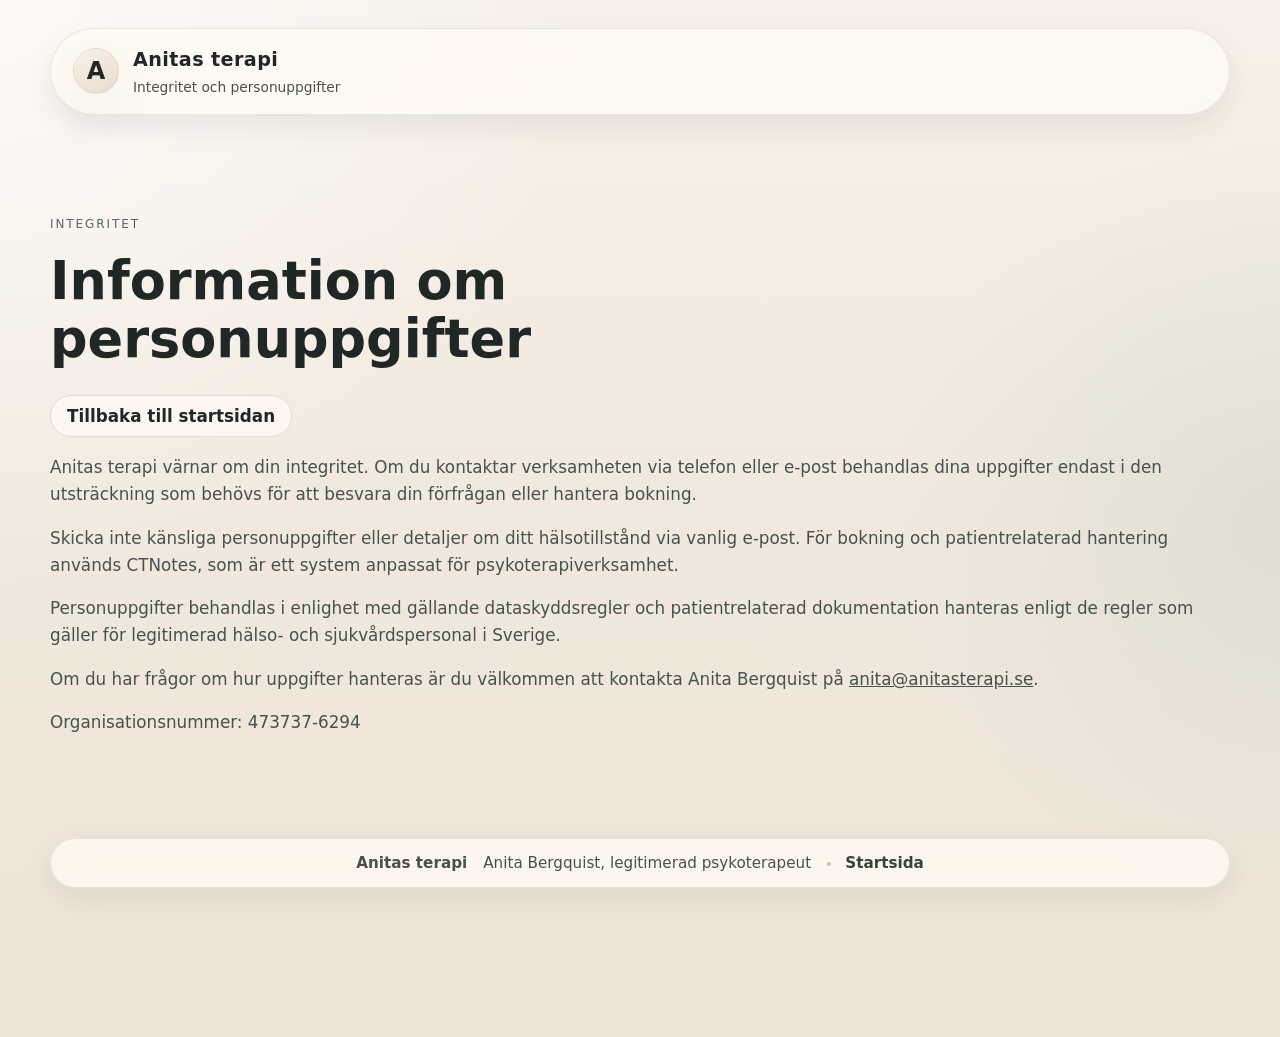
==== integritet.html @ 305de3fa "initial version of website" ====
<!DOCTYPE html>
<html lang="sv" data-ui-lang="sv">
<head>
  <meta charset="UTF-8">
  <meta name="viewport" content="width=device-width, initial-scale=1.0">
  <title>Integritet | Anitas terapi</title>
  <meta name="description" content="Integritetsinformation för Anitas terapi.">
  <link rel="stylesheet" href="styles.css">
</head>
<body>
  <div class="page-shell">
    <header class="site-header">
      <a class="brand" href="index.html" aria-label="Anitas terapi">
        <span class="brand-mark">A</span>
        <span class="brand-text">
          <span>Anitas terapi</span>
          <small>Integritet och personuppgifter</small>
        </span>
      </a>
    </header>

    <main>
      <section class="section-soft">
        <div class="section-heading">
          <p class="section-kicker">Integritet</p>
          <h1>Information om personuppgifter</h1>
        </div>

        <div class="rich-copy">
          <p>
            <a class="button button-secondary button-inline" href="index.html">Tillbaka till startsidan</a>
          </p>
          <p>
            Anitas terapi värnar om din integritet. Om du kontaktar verksamheten via telefon eller e-post behandlas dina uppgifter endast i den utsträckning som behövs för att besvara din förfrågan eller hantera bokning.
          </p>
          <p>
            Skicka inte känsliga personuppgifter eller detaljer om ditt hälsotillstånd via vanlig e-post. För bokning och patientrelaterad hantering används CTNotes, som är ett system anpassat för psykoterapiverksamhet.
          </p>
          <p>
            Personuppgifter behandlas i enlighet med gällande dataskyddsregler och patientrelaterad dokumentation hanteras enligt de regler som gäller för legitimerad hälso- och sjukvårdspersonal i Sverige.
          </p>
          <p>
            Om du har frågor om hur uppgifter hanteras är du välkommen att kontakta Anita Bergquist på <a href="mailto:anita@anitasterapi.se">anita@anitasterapi.se</a>.
          </p>
          <p>
            Organisationsnummer: 473737-6294
          </p>
        </div>
      </section>
    </main>

    <footer class="site-footer">
      <p class="footer-line">
        <strong>Anitas terapi</strong>
        <span>Anita Bergquist, legitimerad psykoterapeut</span>
        <a href="index.html">Startsida</a>
      </p>
    </footer>
  </div>
</body>
</html>
---- styles.css ----
:root {
  --bg: #f4efe7;
  --bg-soft: #efe5d8;
  --surface: rgba(255, 252, 247, 0.82);
  --surface-strong: #fffaf3;
  --ink: #1f2824;
  --ink-soft: #47524c;
  --line: rgba(54, 69, 63, 0.14);
  --accent: #526b61;
  --accent-deep: #31453d;
  --shadow: 0 18px 60px rgba(35, 44, 40, 0.08);
  --radius-lg: 28px;
  --radius-md: 20px;
  --radius-sm: 14px;
  --sans: Aptos, "Segoe UI", Candara, system-ui, sans-serif;
  --header-offset: 100px;
  --footer-offset: 82px;
}

* {
  box-sizing: border-box;
}

html {
  scroll-behavior: smooth;
}

body {
  margin: 0;
  font-family: var(--sans);
  color: var(--ink);
  background:
    radial-gradient(circle at top left, rgba(255, 255, 255, 0.65), transparent 36%),
    radial-gradient(circle at right center, rgba(174, 194, 183, 0.26), transparent 28%),
    linear-gradient(180deg, #f7f1e9 0%, #f1e8dd 52%, #eee4d7 100%);
  line-height: 1.6;
}

main {
  display: grid;
  gap: 0;
}

a {
  color: inherit;
}

img {
  max-width: 100%;
}

[data-lang="sv"],
[data-lang="en"] {
  display: none !important;
}

html[data-ui-lang="sv"] [data-lang="sv"] {
  display: revert !important;
}

html[data-ui-lang="en"] [data-lang="en"] {
  display: revert !important;
}

.page-shell {
  width: min(1180px, calc(100% - 32px));
  margin: 0 auto;
  padding: 20px 0 120px;
}

.site-header,
.hero,
.section,
.contact-band,
.site-footer {
  position: relative;
}

.site-header {
  display: flex;
  align-items: center;
  justify-content: space-between;
  gap: 26px;
  padding: 16px 22px;
  position: sticky;
  top: 12px;
  z-index: 20;
  margin-top: 8px;
  border-radius: 999px;
  background: rgba(255, 250, 243, 0.78);
  backdrop-filter: blur(18px);
  border: 1px solid rgba(54, 69, 63, 0.1);
  box-shadow: 0 12px 30px rgba(35, 44, 40, 0.08);
}

.brand {
  display: inline-flex;
  align-items: center;
  gap: 14px;
  text-decoration: none;
}

.brand-mark {
  width: 46px;
  height: 46px;
  border-radius: 50%;
  display: grid;
  place-items: center;
  background: linear-gradient(145deg, #f9f2e7, #e7dccd);
  border: 1px solid rgba(49, 69, 61, 0.08);
  box-shadow: var(--shadow);
  font-family: var(--sans);
  font-size: 1.5rem;
  font-weight: 600;
}

.brand-text {
  display: flex;
  flex-direction: column;
}

.brand-text span {
  font-family: var(--sans);
  font-size: 1.2rem;
  font-weight: 600;
  letter-spacing: 0.02em;
}

.brand-text small {
  color: var(--ink-soft);
  font-size: 0.86rem;
}

.header-actions {
  display: flex;
  align-items: center;
  gap: 18px;
}

.site-nav {
  display: flex;
  gap: 18px;
  font-size: 0.95rem;
}

.site-nav a {
  text-decoration: none;
  color: var(--ink-soft);
}

.lang-switch {
  display: inline-flex;
  padding: 4px;
  border-radius: 999px;
  background: rgba(255, 250, 243, 0.8);
  border: 1px solid var(--line);
}

.lang-button {
  border: 0;
  background: transparent;
  color: var(--ink-soft);
  padding: 8px 12px;
  border-radius: 999px;
  font: inherit;
  cursor: pointer;
}

.lang-button.is-active {
  background: var(--accent-deep);
  color: #f7f2eb;
}

.hero {
  display: grid;
  grid-template-columns: 1fr;
  gap: 16px;
  align-items: start;
  padding: 20px 0 12px;
  scroll-margin-top: 120px;
}

.hero-copy,
.hero-summary,
.info-card,
.step-card,
.faq-item,
.contact-card {
  border: 1px solid var(--line);
  background: var(--surface);
  backdrop-filter: blur(18px);
  box-shadow: var(--shadow);
}

.hero-copy {
  padding: 28px;
  border-radius: var(--radius-lg);
}

.eyebrow,
.section-kicker,
.card-label {
  margin: 0 0 8px;
  text-transform: uppercase;
  letter-spacing: 0.16em;
  font-size: 0.75rem;
  color: var(--accent);
}

h1,
h2,
h3 {
  margin: 0;
  font-family: var(--sans);
  font-weight: 600;
  line-height: 1.1;
}

h1 {
  font-size: clamp(2.3rem, 4.1vw, 3.9rem);
  max-width: 18ch;
}

h2 {
  font-size: clamp(2rem, 3vw, 3rem);
  max-width: 18ch;
}

h3 {
  font-size: 1.45rem;
  margin-bottom: 12px;
}

.lead {
  font-size: 1rem;
  max-width: 58ch;
  color: var(--ink-soft);
  margin: 16px 0 0;
}

.hero-actions {
  display: flex;
  flex-wrap: wrap;
  gap: 10px;
  margin-top: 18px;
}

.button {
  display: inline-flex;
  align-items: center;
  justify-content: center;
  min-height: 42px;
  padding: 0 16px;
  border-radius: 999px;
  font-weight: 600;
  text-decoration: none;
  transition: transform 180ms ease, background 180ms ease, color 180ms ease;
}

.button-inline {
  min-height: 42px;
}

.button:hover {
  transform: translateY(-1px);
}

.button-primary {
  color: #f9f6f0;
  background: linear-gradient(135deg, #607c70, #31453d);
}

.button-secondary {
  color: var(--ink);
  background: rgba(255, 250, 243, 0.74);
  border: 1px solid var(--line);
}

.trust-list {
  margin: 18px 0 0;
  padding: 0;
  list-style: none;
  display: flex;
  flex-wrap: wrap;
  gap: 8px;
}

.trust-list li {
  padding: 8px 12px;
  border-radius: 999px;
  background: rgba(255, 251, 246, 0.9);
  border: 1px solid rgba(49, 69, 61, 0.08);
  color: var(--ink-soft);
  font-size: 0.92rem;
}

.hero-summary {
  display: grid;
  grid-template-columns: 0.9fr 1.1fr;
  gap: 18px;
  align-items: center;
  padding: 18px 22px;
  border-radius: var(--radius-lg);
  background:
    linear-gradient(180deg, rgba(255, 252, 248, 0.88), rgba(244, 236, 225, 0.78)),
    rgba(255, 252, 247, 0.82);
}

.summary-title {
  margin: 0;
  font-family: var(--sans);
  font-size: 1.2rem;
  font-weight: 600;
  line-height: 1.2;
}

.summary-grid {
  margin: 0;
  display: grid;
  grid-template-columns: repeat(2, minmax(0, 1fr));
  gap: 14px;
}

.summary-item {
  margin: 0;
}

.summary-grid dt,
.contact-list dt {
  font-size: 0.82rem;
  color: var(--ink-soft);
  margin-bottom: 4px;
}

.summary-grid dd,
.contact-list dd {
  margin: 0;
  font-size: 0.97rem;
}

.section {
  padding: 72px 0 0;
  scroll-margin-top: 120px;
}

.section-soft,
.section-accent,
.contact-band {
  margin-top: 28px;
  padding: 36px 0 0;
  border-radius: 0;
}

.section-soft {
  background: transparent;
}

.section-accent {
  background: transparent;
}

.section-heading {
  display: grid;
  gap: 10px;
  margin-bottom: 28px;
}

.section-heading h2 + p,
.rich-copy p,
.faq-item p,
.step-card p,
.info-card p,
.contact-copy p {
  color: var(--ink-soft);
}

.grid.three-up,
.steps,
.faq-list {
  display: grid;
  grid-template-columns: repeat(3, minmax(0, 1fr));
  gap: 20px;
}

.info-card,
.step-card,
.faq-item {
  padding: 26px;
  border-radius: var(--radius-md);
}

.split-section {
  display: grid;
  grid-template-columns: 0.95fr 1.05fr;
  gap: 32px;
  align-items: start;
}

.rich-copy {
  font-size: 1.05rem;
}

.step-card span {
  display: inline-block;
  margin-bottom: 14px;
  color: var(--accent);
  font-size: 0.88rem;
  letter-spacing: 0.12em;
}

.faq-list {
  grid-template-columns: repeat(2, minmax(0, 1fr));
}

.contact-band {
  display: grid;
  grid-template-columns: 1fr 0.9fr;
  gap: 28px;
  background: transparent;
}

.contact-card {
  padding: 28px;
  border-radius: var(--radius-lg);
}

.contact-list {
  margin: 0;
  display: grid;
  gap: 20px;
}

.site-footer {
  display: flex;
  align-items: center;
  justify-content: center;
  position: sticky;
  bottom: 12px;
  z-index: 20;
  margin-top: 32px;
  padding: 12px 22px;
  border-radius: 999px;
  background: rgba(255, 250, 243, 0.78);
  backdrop-filter: blur(18px);
  border: 1px solid rgba(54, 69, 63, 0.1);
  box-shadow: 0 12px 30px rgba(35, 44, 40, 0.08);
  color: var(--ink-soft);
  font-size: 0.95rem;
}

.site-footer a {
  text-decoration: none;
}

.footer-line {
  display: flex;
  align-items: center;
  flex-wrap: wrap;
  gap: 16px;
  margin: 0;
}

.footer-line span + span::before,
.footer-line a::before {
  content: "";
  display: inline-block;
  width: 4px;
  height: 4px;
  margin-right: 14px;
  border-radius: 999px;
  background: rgba(49, 69, 61, 0.28);
  vertical-align: middle;
}

.footer-line a {
  color: var(--accent-deep);
  font-weight: 600;
}

@media (max-width: 980px) {
  .site-header,
  .header-actions,
  .hero,
  .split-section,
  .contact-band {
    grid-template-columns: 1fr;
    flex-direction: column;
  }

  .site-header {
    align-items: flex-start;
    top: 8px;
    border-radius: 28px;
  }

  .header-actions {
    align-items: flex-start;
  }

  .site-nav {
    flex-wrap: wrap;
  }

  .grid.three-up,
  .steps,
  .faq-list {
    grid-template-columns: 1fr;
  }

  h1 {
    max-width: 14ch;
  }
}

@media (min-width: 981px) {
  html {
    scroll-snap-type: y proximity;
  }

  main > :first-child {
    padding-top: var(--header-offset);
    padding-bottom: var(--footer-offset);
  }

  main > :last-child {
    padding-bottom: var(--footer-offset);
  }

  .hero,
  .section,
  .contact-band {
    min-height: calc(100vh - var(--header-offset) - var(--footer-offset) - 28px);
    scroll-snap-align: start;
    scroll-snap-stop: always;
  }

  .hero,
  .section {
    display: flex;
    flex-direction: column;
    justify-content: center;
  }

  .section-soft,
  .section-accent,
  .contact-band {
    margin-top: 0;
  }

  .hero {
    padding-top: 12px;
    padding-bottom: 8px;
  }

  .section {
    padding-top: 20px;
    padding-bottom: 20px;
  }
}

@media (max-width: 640px) {
  .page-shell {
    width: min(100% - 20px, 1180px);
    padding-bottom: 140px;
  }

  .site-header {
    padding-left: 16px;
    padding-right: 16px;
  }

  .site-footer {
    bottom: 8px;
    padding: 16px;
    border-radius: 28px;
  }

  .hero-copy,
  .hero-summary,
  .section-soft,
  .section-accent,
  .contact-band,
  .info-card,
  .step-card,
  .faq-item,
  .contact-card {
    padding: 22px;
  }

  .hero-summary,
  .summary-grid {
    grid-template-columns: 1fr;
  }

  .site-footer {
    flex-direction: column;
  }
}
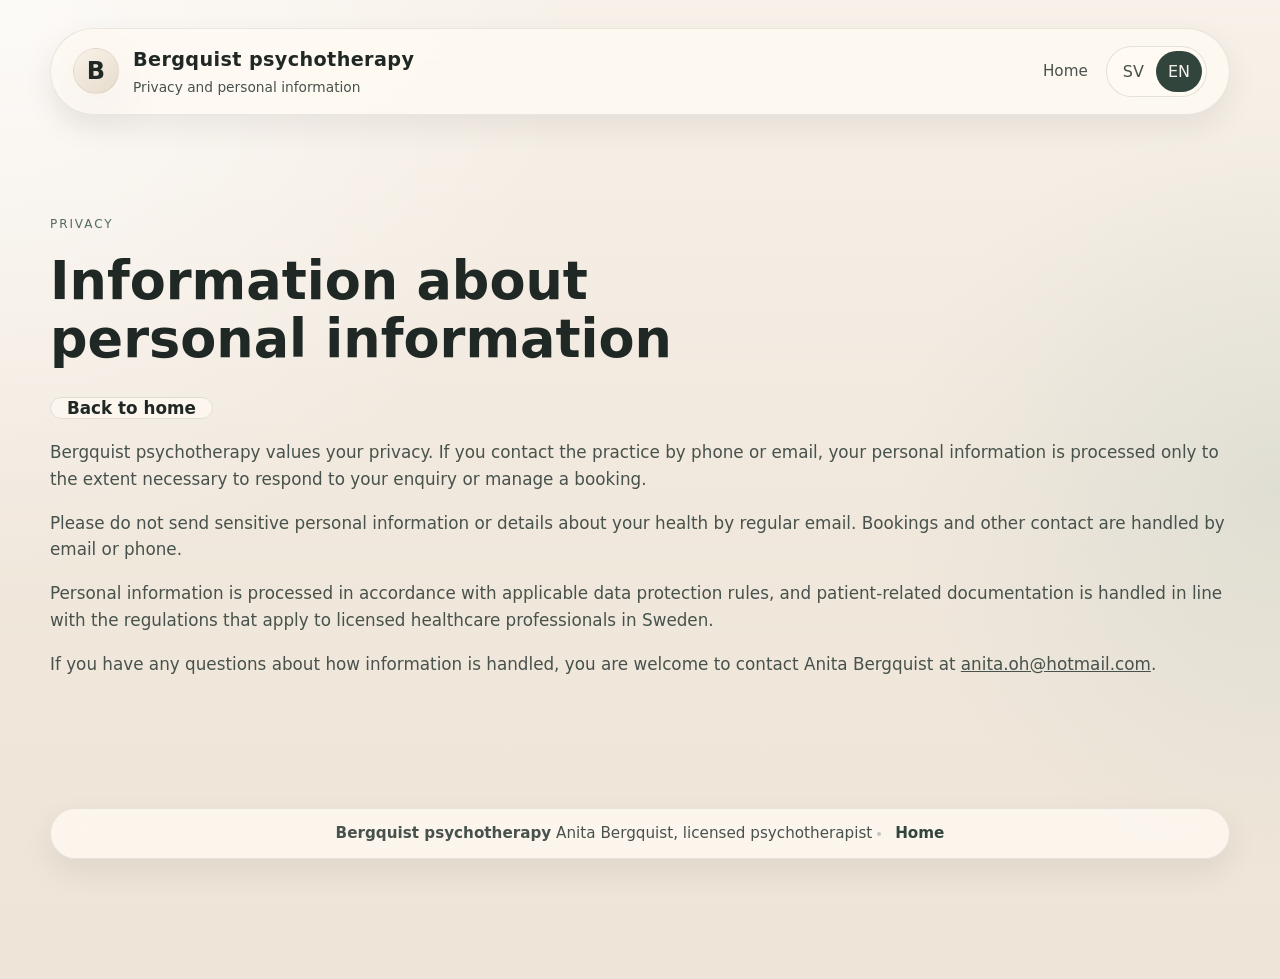
==== commit 6e249c55: "Refine hero text and structure (Codex-assisted)" ====
--- a/integritet.html
+++ b/integritet.html
@@ -3,59 +3,92 @@
 <head>
   <meta charset="UTF-8">
   <meta name="viewport" content="width=device-width, initial-scale=1.0">
-  <title>Integritet | Anitas terapi</title>
-  <meta name="description" content="Integritetsinformation för Anitas terapi.">
+  <title>Integritet | Bergquist psykoterapi</title>
+  <meta name="description" content="Integritetsinformation för Bergquist psykoterapi.">
   <link rel="stylesheet" href="styles.css">
 </head>
 <body>
   <div class="page-shell">
     <header class="site-header">
-      <a class="brand" href="index.html" aria-label="Anitas terapi">
-        <span class="brand-mark">A</span>
+      <a class="brand" href="index.html" aria-label="Bergquist psykoterapi">
+        <span class="brand-mark">B</span>
         <span class="brand-text">
-          <span>Anitas terapi</span>
-          <small>Integritet och personuppgifter</small>
+          <span data-lang="sv">Bergquist psykoterapi</span>
+          <span data-lang="en">Bergquist psychotherapy</span>
+          <small data-lang="sv">Integritet och personuppgifter</small>
+          <small data-lang="en">Privacy and personal information</small>
         </span>
       </a>
+
+      <div class="header-actions">
+        <nav class="site-nav" aria-label="Main navigation">
+          <a href="index.html" data-lang="sv">Startsida</a>
+          <a href="index.html" data-lang="en">Home</a>
+        </nav>
+
+        <div class="lang-switch" role="group" aria-label="Language selector">
+          <button class="lang-button is-active" type="button" data-set-lang="sv">SV</button>
+          <button class="lang-button" type="button" data-set-lang="en">EN</button>
+        </div>
+      </div>
     </header>
 
     <main>
       <section class="section-soft">
         <div class="section-heading">
-          <p class="section-kicker">Integritet</p>
-          <h1>Information om personuppgifter</h1>
+          <p class="section-kicker" data-lang="sv">Integritet</p>
+          <p class="section-kicker" data-lang="en">Privacy</p>
+          <h1 data-lang="sv">Information om hur personuppgifter hanteras</h1>
+          <h1 data-lang="en">Information about personal information</h1>
         </div>
 
         <div class="rich-copy">
           <p>
-            <a class="button button-secondary button-inline" href="index.html">Tillbaka till startsidan</a>
+            <a class="button button-secondary button-inline" href="index.html" data-lang="sv">Tillbaka till startsidan</a>
+            <a class="button button-secondary button-inline" href="index.html" data-lang="en">Back to home</a>
           </p>
-          <p>
-            Anitas terapi värnar om din integritet. Om du kontaktar verksamheten via telefon eller e-post behandlas dina uppgifter endast i den utsträckning som behövs för att besvara din förfrågan eller hantera bokning.
+          <p data-lang="sv">
+            Bergquist psykoterapi värnar om din integritet. Om du kontaktar verksamheten via telefon eller e-post behandlas dina uppgifter endast i den utsträckning som behövs för att besvara din förfrågan eller hantera en bokning.
           </p>
-          <p>
-            Skicka inte känsliga personuppgifter eller detaljer om ditt hälsotillstånd via vanlig e-post. För bokning och patientrelaterad hantering används CTNotes, som är ett system anpassat för psykoterapiverksamhet.
+          <p data-lang="en">
+            Bergquist psychotherapy values your privacy. If you contact the practice by phone or email, your personal information is processed only to the extent necessary to respond to your enquiry or manage a booking.
           </p>
-          <p>
-            Personuppgifter behandlas i enlighet med gällande dataskyddsregler och patientrelaterad dokumentation hanteras enligt de regler som gäller för legitimerad hälso- och sjukvårdspersonal i Sverige.
+          <p data-lang="sv">
+            Skicka inte känsliga personuppgifter eller detaljer om ditt hälsotillstånd via vanlig e-post. Bokning och övrig kontakt sker via e-post eller telefon.
           </p>
-          <p>
-            Om du har frågor om hur uppgifter hanteras är du välkommen att kontakta Anita Bergquist på <a href="mailto:anita@anitasterapi.se">anita@anitasterapi.se</a>.
+          <p data-lang="en">
+            Please do not send sensitive personal information or details about your health by regular email. Bookings and other contact are handled by email or phone.
           </p>
-          <p>
-            Organisationsnummer: 473737-6294
+          <p data-lang="sv">
+            Personuppgifter behandlas i enlighet med gällande dataskyddsregler, och patientrelaterad dokumentation hanteras enligt de regler som gäller för legitimerad hälso- och sjukvårdspersonal i Sverige.
+          </p>
+          <p data-lang="en">
+            Personal information is processed in accordance with applicable data protection rules, and patient-related documentation is handled in line with the regulations that apply to licensed healthcare professionals in Sweden.
+          </p>
+          <p data-lang="sv">
+            Om du har frågor om hur uppgifter hanteras är du välkommen att kontakta Anita Bergquist på <a href="mailto:anita.oh@hotmail.com">anita.oh@hotmail.com</a>.
+          </p>
+          <p data-lang="en">
+            If you have any questions about how information is handled, you are welcome to contact Anita Bergquist at <a href="mailto:anita.oh@hotmail.com">anita.oh@hotmail.com</a>.
           </p>
         </div>
       </section>
     </main>
 
     <footer class="site-footer">
-      <p class="footer-line">
-        <strong>Anitas terapi</strong>
+      <p class="footer-line" data-lang="sv">
+        <strong>Bergquist psykoterapi</strong>
         <span>Anita Bergquist, legitimerad psykoterapeut</span>
         <a href="index.html">Startsida</a>
       </p>
+      <p class="footer-line" data-lang="en">
+        <strong>Bergquist psychotherapy</strong>
+        <span>Anita Bergquist, licensed psychotherapist</span>
+        <a href="index.html">Home</a>
+      </p>
     </footer>
   </div>
+
+  <script src="script.js"></script>
 </body>
 </html>
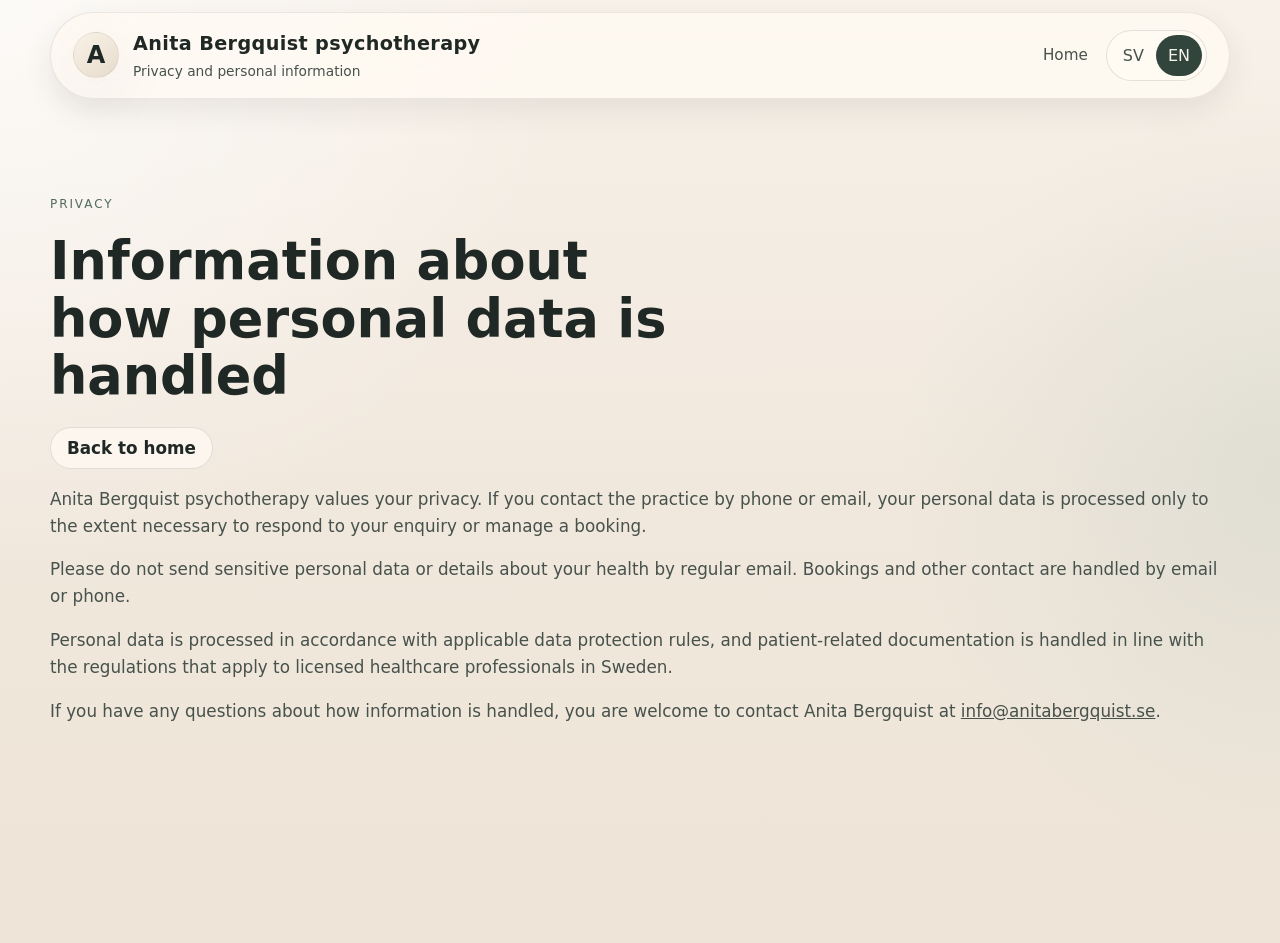
==== commit 0f53d3fb: "Updated with Anita input" ====
--- a/integritet.html
+++ b/integritet.html
@@ -3,18 +3,18 @@
 <head>
   <meta charset="UTF-8">
   <meta name="viewport" content="width=device-width, initial-scale=1.0">
-  <title>Integritet | Bergquist psykoterapi</title>
-  <meta name="description" content="Integritetsinformation för Bergquist psykoterapi.">
+  <title>Integritet | Anita Bergquist psykoterapi</title>
+  <meta name="description" content="Integritetsinformation för Anita Bergquist psykoterapi.">
   <link rel="stylesheet" href="styles.css">
 </head>
 <body>
   <div class="page-shell">
     <header class="site-header">
-      <a class="brand" href="index.html" aria-label="Bergquist psykoterapi">
-        <span class="brand-mark">B</span>
+      <a class="brand" href="index.html" aria-label="Anita Bergquist psykoterapi">
+        <span class="brand-mark">A</span>
         <span class="brand-text">
-          <span data-lang="sv">Bergquist psykoterapi</span>
-          <span data-lang="en">Bergquist psychotherapy</span>
+          <span data-lang="sv">Anita Bergquist psykoterapi</span>
+          <span data-lang="en">Anita Bergquist psychotherapy</span>
           <small data-lang="sv">Integritet och personuppgifter</small>
           <small data-lang="en">Privacy and personal information</small>
         </span>
@@ -39,7 +39,7 @@
           <p class="section-kicker" data-lang="sv">Integritet</p>
           <p class="section-kicker" data-lang="en">Privacy</p>
           <h1 data-lang="sv">Information om hur personuppgifter hanteras</h1>
-          <h1 data-lang="en">Information about personal information</h1>
+          <h1 data-lang="en">Information about how personal data is handled</h1>
         </div>
 
         <div class="rich-copy">
@@ -48,45 +48,33 @@
             <a class="button button-secondary button-inline" href="index.html" data-lang="en">Back to home</a>
           </p>
           <p data-lang="sv">
-            Bergquist psykoterapi värnar om din integritet. Om du kontaktar verksamheten via telefon eller e-post behandlas dina uppgifter endast i den utsträckning som behövs för att besvara din förfrågan eller hantera en bokning.
+            Anita Bergquist psykoterapi värnar om din integritet. Om du kontaktar verksamheten via telefon eller e-post behandlas dina uppgifter endast i den utsträckning som behövs för att besvara din förfrågan eller hantera en bokning.
           </p>
           <p data-lang="en">
-            Bergquist psychotherapy values your privacy. If you contact the practice by phone or email, your personal information is processed only to the extent necessary to respond to your enquiry or manage a booking.
+            Anita Bergquist psychotherapy values your privacy. If you contact the practice by phone or email, your personal data is processed only to the extent necessary to respond to your enquiry or manage a booking.
           </p>
           <p data-lang="sv">
             Skicka inte känsliga personuppgifter eller detaljer om ditt hälsotillstånd via vanlig e-post. Bokning och övrig kontakt sker via e-post eller telefon.
           </p>
           <p data-lang="en">
-            Please do not send sensitive personal information or details about your health by regular email. Bookings and other contact are handled by email or phone.
+            Please do not send sensitive personal data or details about your health by regular email. Bookings and other contact are handled by email or phone.
           </p>
           <p data-lang="sv">
             Personuppgifter behandlas i enlighet med gällande dataskyddsregler, och patientrelaterad dokumentation hanteras enligt de regler som gäller för legitimerad hälso- och sjukvårdspersonal i Sverige.
           </p>
           <p data-lang="en">
-            Personal information is processed in accordance with applicable data protection rules, and patient-related documentation is handled in line with the regulations that apply to licensed healthcare professionals in Sweden.
+            Personal data is processed in accordance with applicable data protection rules, and patient-related documentation is handled in line with the regulations that apply to licensed healthcare professionals in Sweden.
           </p>
           <p data-lang="sv">
-            Om du har frågor om hur uppgifter hanteras är du välkommen att kontakta Anita Bergquist på <a href="mailto:anita.oh@hotmail.com">anita.oh@hotmail.com</a>.
+            Om du har frågor om hur uppgifter hanteras är du välkommen att kontakta Anita Bergquist på <a href="mailto:info@anitabergquist.se">info@anitabergquist.se</a>.
           </p>
           <p data-lang="en">
-            If you have any questions about how information is handled, you are welcome to contact Anita Bergquist at <a href="mailto:anita.oh@hotmail.com">anita.oh@hotmail.com</a>.
+            If you have any questions about how information is handled, you are welcome to contact Anita Bergquist at <a href="mailto:info@anitabergquist.se">info@anitabergquist.se</a>.
           </p>
         </div>
       </section>
     </main>
 
-    <footer class="site-footer">
-      <p class="footer-line" data-lang="sv">
-        <strong>Bergquist psykoterapi</strong>
-        <span>Anita Bergquist, legitimerad psykoterapeut</span>
-        <a href="index.html">Startsida</a>
-      </p>
-      <p class="footer-line" data-lang="en">
-        <strong>Bergquist psychotherapy</strong>
-        <span>Anita Bergquist, licensed psychotherapist</span>
-        <a href="index.html">Home</a>
-      </p>
-    </footer>
   </div>
 
   <script src="script.js"></script>
--- a/styles.css
+++ b/styles.css
@@ -62,10 +62,24 @@
   display: revert !important;
 }
 
+html[data-ui-lang="sv"] .button[data-lang="sv"],
+html[data-ui-lang="en"] .button[data-lang="en"] {
+  display: inline-flex !important;
+}
+
+html[data-ui-lang="sv"] .footer-line[data-lang="sv"],
+html[data-ui-lang="en"] .footer-line[data-lang="en"] {
+  display: flex !important;
+}
+
+[hidden] {
+  display: none !important;
+}
+
 .page-shell {
   width: min(1180px, calc(100% - 32px));
   margin: 0 auto;
-  padding: 20px 0 120px;
+  padding: 0 0 120px;
 }
 
 .site-header,
@@ -174,9 +188,9 @@
 .hero {
   display: grid;
   grid-template-columns: 1fr;
-  gap: 16px;
+  gap: 12px;
   align-items: start;
-  padding: 20px 0 12px;
+  padding: 0 0 12px;
   scroll-margin-top: 120px;
 }
 
@@ -192,7 +206,29 @@
   box-shadow: var(--shadow);
 }
 
+.hero-image-wrap {
+  width: 100vw;
+  margin-left: calc(50% - 50vw);
+  margin-right: calc(50% - 50vw);
+  margin-top: calc(-1 * var(--header-offset) - 96px);
+  border-radius: 0;
+  overflow: hidden;
+  box-shadow: var(--shadow);
+  position: relative;
+  z-index: 0;
+}
+
+.hero-image {
+  display: block;
+  width: 100%;
+  height: clamp(190px, 28vw, 320px);
+  object-fit: cover;
+  object-position: center center;
+}
+
 .hero-copy {
+  width: 100%;
+  margin-inline: 0;
   padding: 28px;
   border-radius: var(--radius-lg);
 }
@@ -236,6 +272,12 @@
   max-width: 58ch;
   color: var(--ink-soft);
   margin: 16px 0 0;
+}
+
+.lead-intro {
+  margin-top: 18px;
+  margin-bottom: -4px;
+  color: var(--ink);
 }
 
 .hero-actions {
@@ -339,7 +381,7 @@
 }
 
 .section {
-  padding: 72px 0 0;
+  padding: 44px 0 0;
   scroll-margin-top: 120px;
 }
 
@@ -362,7 +404,7 @@
 .section-heading {
   display: grid;
   gap: 10px;
-  margin-bottom: 28px;
+  margin-bottom: 22px;
 }
 
 .section-heading h2 + p,
@@ -379,20 +421,20 @@
 .faq-list {
   display: grid;
   grid-template-columns: repeat(3, minmax(0, 1fr));
-  gap: 20px;
+  gap: 18px;
 }
 
 .info-card,
 .step-card,
 .faq-item {
-  padding: 26px;
+  padding: 24px;
   border-radius: var(--radius-md);
 }
 
 .split-section {
   display: grid;
   grid-template-columns: 0.95fr 1.05fr;
-  gap: 32px;
+  gap: 24px;
   align-items: start;
 }
 
@@ -401,11 +443,7 @@
 }
 
 .step-card span {
-  display: inline-block;
-  margin-bottom: 14px;
-  color: var(--accent);
-  font-size: 0.88rem;
-  letter-spacing: 0.12em;
+  display: none;
 }
 
 .faq-list {
@@ -428,6 +466,24 @@
   margin: 0;
   display: grid;
   gap: 20px;
+}
+
+.contact-cta {
+  display: block;
+}
+
+.contact-cta .button {
+  width: 100%;
+}
+
+.contact-meta {
+  margin-top: 4px;
+}
+
+.contact-meta a {
+  color: var(--accent-deep);
+  font-weight: 600;
+  text-decoration: none;
 }
 
 .site-footer {
@@ -478,8 +534,6 @@
 }
 
 @media (max-width: 980px) {
-  .site-header,
-  .header-actions,
   .hero,
   .split-section,
   .contact-band {
@@ -488,17 +542,47 @@
   }
 
   .site-header {
-    align-items: flex-start;
+    display: grid;
+    grid-template-columns: minmax(0, 1fr) auto;
+    align-items: start;
+    gap: 12px 16px;
     top: 8px;
     border-radius: 28px;
+    padding: 14px 18px;
+  }
+
+  .brand {
+    min-width: 0;
+    align-self: center;
+  }
+
+  .brand-text span {
+    font-size: 1.05rem;
+  }
+
+  .brand-text small {
+    font-size: 0.8rem;
   }
 
   .header-actions {
-    align-items: flex-start;
+    display: contents;
+  }
+
+  .lang-switch {
+    grid-column: 2;
+    grid-row: 1;
+    justify-self: end;
+    align-self: center;
   }
 
   .site-nav {
+    grid-column: 1 / -1;
+    grid-row: 2;
+    display: flex;
     flex-wrap: wrap;
+    gap: 10px 14px;
+    padding-top: 4px;
+    font-size: 0.9rem;
   }
 
   .grid.three-up,
@@ -526,19 +610,25 @@
     padding-bottom: var(--footer-offset);
   }
 
-  .hero,
+  .hero {
+    min-height: calc(100vh - var(--header-offset) - var(--footer-offset) - 64px);
+    scroll-snap-align: start;
+    scroll-snap-stop: always;
+    display: flex;
+    flex-direction: column;
+    justify-content: center;
+  }
+
   .section,
   .contact-band {
-    min-height: calc(100vh - var(--header-offset) - var(--footer-offset) - 28px);
+    min-height: auto;
     scroll-snap-align: start;
-    scroll-snap-stop: always;
-  }
-
-  .hero,
+  }
+
   .section {
     display: flex;
     flex-direction: column;
-    justify-content: center;
+    justify-content: flex-start;
   }
 
   .section-soft,
@@ -553,8 +643,13 @@
   }
 
   .section {
-    padding-top: 20px;
-    padding-bottom: 20px;
+    padding-top: 4px;
+    padding-bottom: 8px;
+  }
+
+  .section + .section,
+  .section + .contact-band {
+    margin-top: 44px;
   }
 }
 
@@ -564,15 +659,49 @@
     padding-bottom: 140px;
   }
 
+  .hero-image {
+    height: clamp(260px, 46vw, 380px);
+  }
+
   .site-header {
-    padding-left: 16px;
-    padding-right: 16px;
+    grid-template-columns: minmax(0, 1fr) auto;
+    gap: 10px 12px;
+    padding: 12px 14px;
+  }
+
+  .brand {
+    gap: 10px;
+  }
+
+  .brand-mark {
+    width: 40px;
+    height: 40px;
+    font-size: 1.25rem;
+  }
+
+  .brand-text span {
+    font-size: 0.98rem;
+  }
+
+  .brand-text small {
+    font-size: 0.76rem;
+  }
+
+  .site-nav {
+    gap: 8px 12px;
+    font-size: 0.86rem;
+  }
+
+  .lang-button {
+    padding: 6px 10px;
   }
 
   .site-footer {
     bottom: 8px;
     padding: 16px;
     border-radius: 28px;
+    flex-direction: column;
+    align-items: stretch;
   }
 
   .hero-copy,
@@ -592,7 +721,38 @@
     grid-template-columns: 1fr;
   }
 
-  .site-footer {
-    flex-direction: column;
-  }
-}
+  html[data-ui-lang="sv"] .footer-line[data-lang="en"],
+  html[data-ui-lang="en"] .footer-line[data-lang="sv"] {
+    display: none !important;
+  }
+
+
+  html[data-ui-lang="sv"] .footer-line[data-lang="sv"],
+  html[data-ui-lang="en"] .footer-line[data-lang="en"] {
+    display: grid !important;
+    grid-template-columns: minmax(0, 1fr) auto;
+    gap: 6px 12px;
+    align-items: center;
+  }
+
+  .footer-line strong {
+    grid-column: 1;
+    grid-row: 1;
+    min-width: 0;
+  }
+
+  .footer-line a {
+    grid-column: 2;
+    grid-row: 1;
+    justify-self: end;
+  }
+
+  .footer-line span {
+    grid-column: 1 / -1;
+  }
+
+  .footer-line span::before,
+  .footer-line a::before {
+    content: none;
+  }
+}
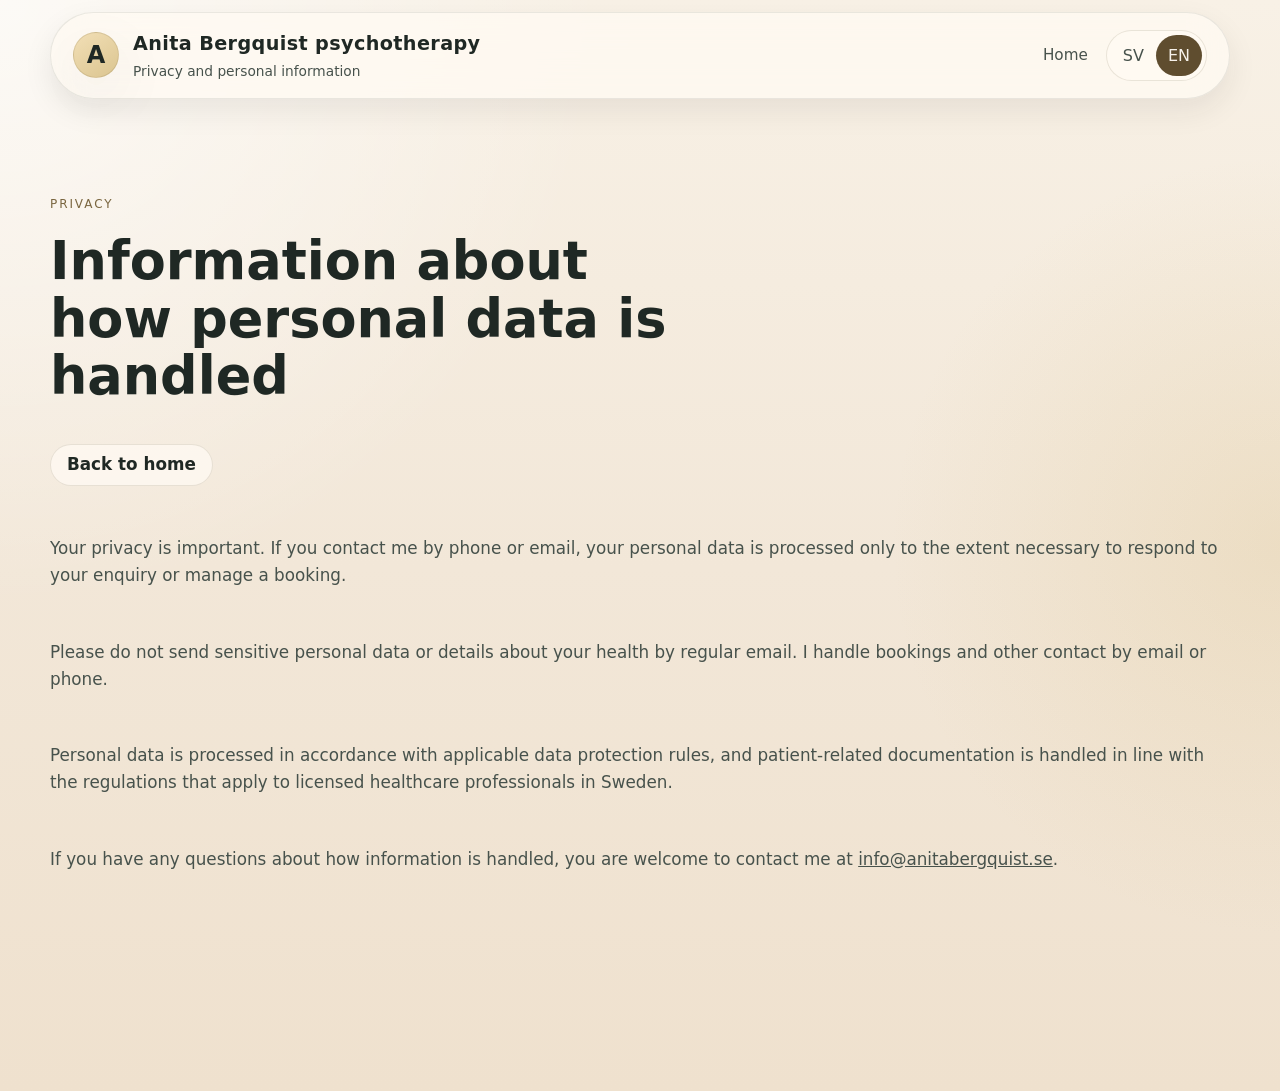
==== commit cd36c1b1: "Changes after Anita review 2" ====
--- a/integritet.html
+++ b/integritet.html
@@ -48,16 +48,16 @@
             <a class="button button-secondary button-inline" href="index.html" data-lang="en">Back to home</a>
           </p>
           <p data-lang="sv">
-            Anita Bergquist psykoterapi värnar om din integritet. Om du kontaktar verksamheten via telefon eller e-post behandlas dina uppgifter endast i den utsträckning som behövs för att besvara din förfrågan eller hantera en bokning.
+            Din integritet är viktig. Om du kontaktar mig via telefon eller e-post behandlas dina uppgifter endast i den utsträckning som behövs för att besvara din förfrågan eller hantera en bokning.
           </p>
           <p data-lang="en">
-            Anita Bergquist psychotherapy values your privacy. If you contact the practice by phone or email, your personal data is processed only to the extent necessary to respond to your enquiry or manage a booking.
+            Your privacy is important. If you contact me by phone or email, your personal data is processed only to the extent necessary to respond to your enquiry or manage a booking.
           </p>
           <p data-lang="sv">
-            Skicka inte känsliga personuppgifter eller detaljer om ditt hälsotillstånd via vanlig e-post. Bokning och övrig kontakt sker via e-post eller telefon.
+            Skicka inte känsliga personuppgifter eller detaljer om ditt hälsotillstånd via vanlig e-post. Jag hanterar bokning och övrig kontakt via e-post eller telefon.
           </p>
           <p data-lang="en">
-            Please do not send sensitive personal data or details about your health by regular email. Bookings and other contact are handled by email or phone.
+            Please do not send sensitive personal data or details about your health by regular email. I handle bookings and other contact by email or phone.
           </p>
           <p data-lang="sv">
             Personuppgifter behandlas i enlighet med gällande dataskyddsregler, och patientrelaterad dokumentation hanteras enligt de regler som gäller för legitimerad hälso- och sjukvårdspersonal i Sverige.
@@ -66,15 +66,14 @@
             Personal data is processed in accordance with applicable data protection rules, and patient-related documentation is handled in line with the regulations that apply to licensed healthcare professionals in Sweden.
           </p>
           <p data-lang="sv">
-            Om du har frågor om hur uppgifter hanteras är du välkommen att kontakta Anita Bergquist på <a href="mailto:info@anitabergquist.se">info@anitabergquist.se</a>.
+            Om du har frågor om hur uppgifter hanteras är du välkommen att kontakta mig på <a href="mailto:info@anitabergquist.se">info@anitabergquist.se</a>.
           </p>
           <p data-lang="en">
-            If you have any questions about how information is handled, you are welcome to contact Anita Bergquist at <a href="mailto:info@anitabergquist.se">info@anitabergquist.se</a>.
+            If you have any questions about how information is handled, you are welcome to contact me at <a href="mailto:info@anitabergquist.se">info@anitabergquist.se</a>.
           </p>
         </div>
       </section>
     </main>
-
   </div>
 
   <script src="script.js"></script>
--- a/styles.css
+++ b/styles.css
@@ -1,13 +1,13 @@
 :root {
-  --bg: #f4efe7;
-  --bg-soft: #efe5d8;
-  --surface: rgba(255, 252, 247, 0.82);
-  --surface-strong: #fffaf3;
+  --bg: #f5eee2;
+  --bg-soft: #f1e4d2;
+  --surface: rgba(255, 251, 243, 0.84);
+  --surface-strong: #fffaf1;
   --ink: #1f2824;
   --ink-soft: #47524c;
-  --line: rgba(54, 69, 63, 0.14);
-  --accent: #526b61;
-  --accent-deep: #31453d;
+  --line: rgba(98, 84, 55, 0.14);
+  --accent: #7a6640;
+  --accent-deep: #5f4d2f;
   --shadow: 0 18px 60px rgba(35, 44, 40, 0.08);
   --radius-lg: 28px;
   --radius-md: 20px;
@@ -31,8 +31,8 @@
   color: var(--ink);
   background:
     radial-gradient(circle at top left, rgba(255, 255, 255, 0.65), transparent 36%),
-    radial-gradient(circle at right center, rgba(174, 194, 183, 0.26), transparent 28%),
-    linear-gradient(180deg, #f7f1e9 0%, #f1e8dd 52%, #eee4d7 100%);
+    radial-gradient(circle at right center, rgba(214, 185, 121, 0.22), transparent 28%),
+    linear-gradient(180deg, #f8f1e6 0%, #f2e7d8 52%, #efe1ce 100%);
   line-height: 1.6;
 }
 
@@ -120,8 +120,8 @@
   border-radius: 50%;
   display: grid;
   place-items: center;
-  background: linear-gradient(145deg, #f9f2e7, #e7dccd);
-  border: 1px solid rgba(49, 69, 61, 0.08);
+  background: linear-gradient(145deg, #f2dfb6, #dbc590);
+  border: 1px solid rgba(95, 77, 47, 0.14);
   box-shadow: var(--shadow);
   font-family: var(--sans);
   font-size: 1.5rem;
@@ -221,9 +221,9 @@
 .hero-image {
   display: block;
   width: 100%;
-  height: clamp(190px, 28vw, 320px);
+  height: clamp(280px, 38vw, 460px);
   object-fit: cover;
-  object-position: center center;
+  object-position: center 18%;
 }
 
 .hero-copy {
@@ -285,6 +285,13 @@
   flex-wrap: wrap;
   gap: 10px;
   margin-top: 18px;
+}
+
+.hero-note {
+  margin: 12px 0 0;
+  max-width: 62ch;
+  font-size: 0.92rem;
+  color: var(--ink-soft);
 }
 
 .button {
@@ -309,7 +316,7 @@
 
 .button-primary {
   color: #f9f6f0;
-  background: linear-gradient(135deg, #607c70, #31453d);
+  background: linear-gradient(135deg, #8c7446, #5f4d2f);
 }
 
 .button-secondary {
@@ -344,8 +351,8 @@
   padding: 18px 22px;
   border-radius: var(--radius-lg);
   background:
-    linear-gradient(180deg, rgba(255, 252, 248, 0.88), rgba(244, 236, 225, 0.78)),
-    rgba(255, 252, 247, 0.82);
+    linear-gradient(180deg, rgba(255, 252, 246, 0.9), rgba(245, 235, 215, 0.8)),
+    rgba(255, 251, 243, 0.84);
 }
 
 .summary-title {
@@ -439,7 +446,25 @@
 }
 
 .rich-copy {
+  display: grid;
+  gap: 16px;
   font-size: 1.05rem;
+}
+
+.about-portrait {
+  width: min(100%, 220px);
+  justify-self: end;
+  margin: 0 0 8px 20px;
+}
+
+.about-portrait img {
+  display: block;
+  width: 100%;
+  aspect-ratio: 4 / 5;
+  object-fit: cover;
+  border-radius: 22px;
+  border: 1px solid var(--line);
+  box-shadow: var(--shadow);
 }
 
 .step-card span {
@@ -474,6 +499,21 @@
 
 .contact-cta .button {
   width: 100%;
+}
+
+.contact-note {
+  margin-top: -4px;
+}
+
+.contact-note p {
+  margin: 0;
+  font-size: 0.94rem;
+  color: var(--ink-soft);
+}
+
+.contact-note a {
+  color: var(--accent-deep);
+  font-weight: 600;
 }
 
 .contact-meta {
@@ -541,6 +581,11 @@
     flex-direction: column;
   }
 
+  .about-portrait {
+    justify-self: start;
+    margin: 4px 0 8px;
+  }
+
   .site-header {
     display: grid;
     grid-template-columns: minmax(0, 1fr) auto;
@@ -660,7 +705,7 @@
   }
 
   .hero-image {
-    height: clamp(260px, 46vw, 380px);
+    height: clamp(320px, 58vw, 500px);
   }
 
   .site-header {
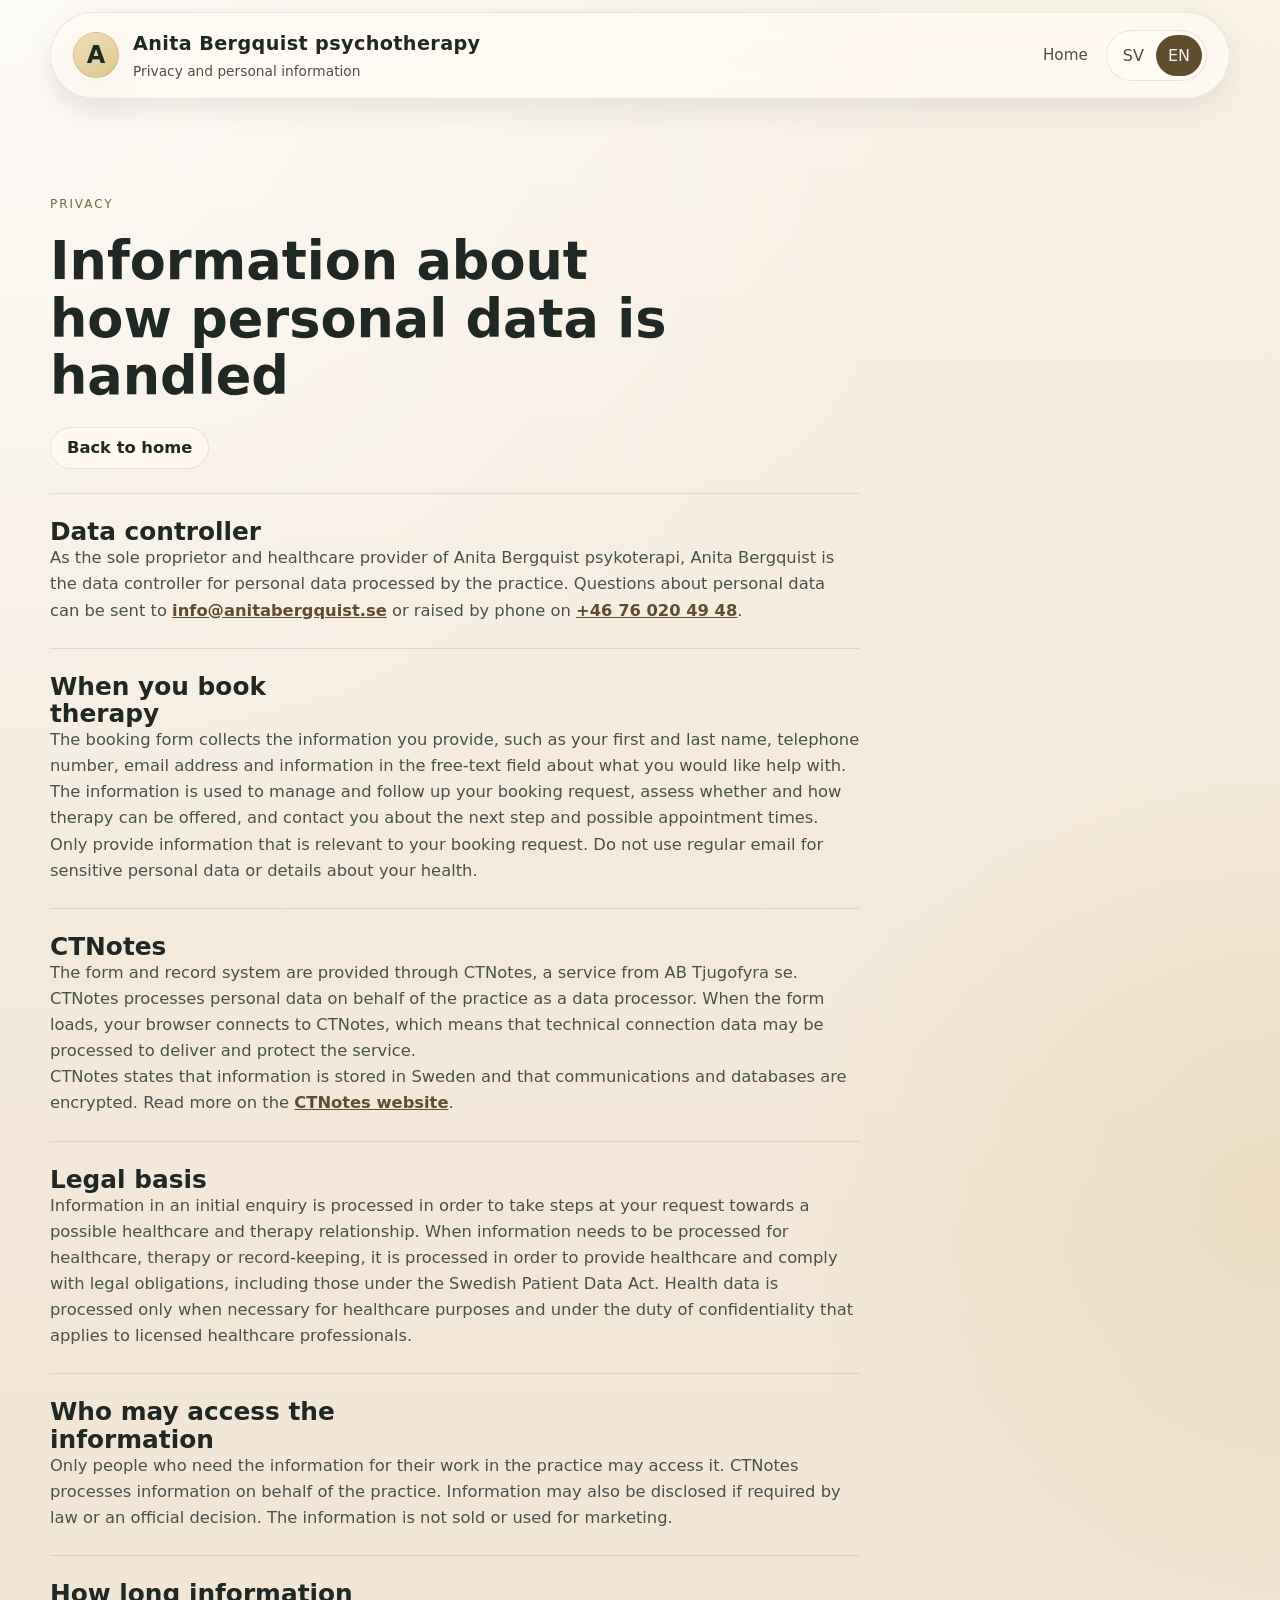
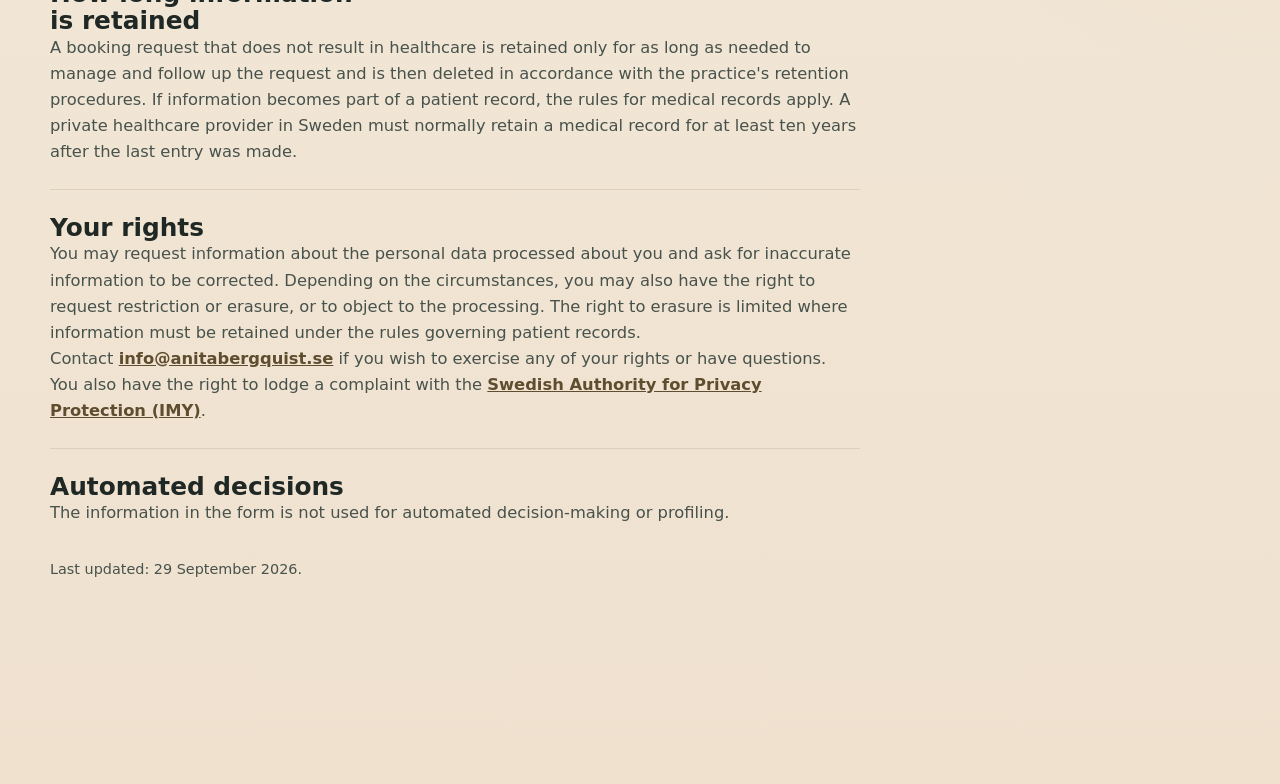
==== commit e9071ad7: "Intergrity updates etc" ====
--- a/integritet.html
+++ b/integritet.html
@@ -5,12 +5,12 @@
   <meta name="viewport" content="width=device-width, initial-scale=1.0">
   <title>Integritet | Anita Bergquist psykoterapi</title>
   <meta name="description" content="Integritetsinformation för Anita Bergquist psykoterapi.">
-  <link rel="stylesheet" href="styles.css">
+  <link rel="stylesheet" href="styles.css?v=2026-09-29a">
 </head>
 <body>
   <div class="page-shell">
     <header class="site-header">
-      <a class="brand" href="index.html" aria-label="Anita Bergquist psykoterapi">
+      <a class="brand" href="index.codex.html" aria-label="Anita Bergquist psykoterapi">
         <span class="brand-mark">A</span>
         <span class="brand-text">
           <span data-lang="sv">Anita Bergquist psykoterapi</span>
@@ -22,8 +22,8 @@
 
       <div class="header-actions">
         <nav class="site-nav" aria-label="Main navigation">
-          <a href="index.html" data-lang="sv">Startsida</a>
-          <a href="index.html" data-lang="en">Home</a>
+          <a href="index.codex.html" data-lang="sv">Startsida</a>
+          <a href="index.codex.html" data-lang="en">Home</a>
         </nav>
 
         <div class="lang-switch" role="group" aria-label="Language selector">
@@ -42,35 +42,100 @@
           <h1 data-lang="en">Information about how personal data is handled</h1>
         </div>
 
-        <div class="rich-copy">
+        <div class="privacy-content">
           <p>
-            <a class="button button-secondary button-inline" href="index.html" data-lang="sv">Tillbaka till startsidan</a>
-            <a class="button button-secondary button-inline" href="index.html" data-lang="en">Back to home</a>
+            <a class="button button-secondary button-inline" href="index.codex.html" data-lang="sv">Tillbaka till startsidan</a>
+            <a class="button button-secondary button-inline" href="index.codex.html" data-lang="en">Back to home</a>
           </p>
-          <p data-lang="sv">
-            Din integritet är viktig. Om du kontaktar mig via telefon eller e-post behandlas dina uppgifter endast i den utsträckning som behövs för att besvara din förfrågan eller hantera en bokning.
-          </p>
-          <p data-lang="en">
-            Your privacy is important. If you contact me by phone or email, your personal data is processed only to the extent necessary to respond to your enquiry or manage a booking.
-          </p>
-          <p data-lang="sv">
-            Skicka inte känsliga personuppgifter eller detaljer om ditt hälsotillstånd via vanlig e-post. Jag hanterar bokning och övrig kontakt via e-post eller telefon.
-          </p>
-          <p data-lang="en">
-            Please do not send sensitive personal data or details about your health by regular email. I handle bookings and other contact by email or phone.
-          </p>
-          <p data-lang="sv">
-            Personuppgifter behandlas i enlighet med gällande dataskyddsregler, och patientrelaterad dokumentation hanteras enligt de regler som gäller för legitimerad hälso- och sjukvårdspersonal i Sverige.
-          </p>
-          <p data-lang="en">
-            Personal data is processed in accordance with applicable data protection rules, and patient-related documentation is handled in line with the regulations that apply to licensed healthcare professionals in Sweden.
-          </p>
-          <p data-lang="sv">
-            Om du har frågor om hur uppgifter hanteras är du välkommen att kontakta mig på <a href="mailto:info@anitabergquist.se">info@anitabergquist.se</a>.
-          </p>
-          <p data-lang="en">
-            If you have any questions about how information is handled, you are welcome to contact me at <a href="mailto:info@anitabergquist.se">info@anitabergquist.se</a>.
-          </p>
+
+          <section class="privacy-section" data-lang="sv">
+            <h2>Personuppgiftsansvarig</h2>
+            <p>Anita Bergquist är som enskild näringsidkare och vårdgivare personuppgiftsansvarig för de personuppgifter som behandlas i verksamheten Anita Bergquist psykoterapi. Frågor om personuppgifter kan skickas till <a href="mailto:info@anitabergquist.se">info@anitabergquist.se</a> eller ställas på telefon <a href="tel:+46760204948">+46 76 020 49 48</a>.</p>
+          </section>
+
+          <section class="privacy-section" data-lang="en">
+            <h2>Data controller</h2>
+            <p>As the sole proprietor and healthcare provider of Anita Bergquist psykoterapi, Anita Bergquist is the data controller for personal data processed by the practice. Questions about personal data can be sent to <a href="mailto:info@anitabergquist.se">info@anitabergquist.se</a> or raised by phone on <a href="tel:+46760204948">+46 76 020 49 48</a>.</p>
+          </section>
+
+          <section class="privacy-section" data-lang="sv">
+            <h2>När du bokar behandling</h2>
+            <p>Bokningsformuläret samlar in de uppgifter du själv lämnar, till exempel för- och efternamn, telefonnummer, e-postadress och information i fritext om vad du vill ha hjälp med. Uppgifterna används för att hantera och följa upp din bokningsförfrågan, bedöma om och hur behandling kan erbjudas samt kontakta dig om nästa steg och möjliga tider.</p>
+            <p>Lämna bara uppgifter som är relevanta för bokningsförfrågan. Använd inte vanlig e-post för känsliga personuppgifter eller detaljer om ditt hälsotillstånd.</p>
+          </section>
+
+          <section class="privacy-section" data-lang="en">
+            <h2>When you book therapy</h2>
+            <p>The booking form collects the information you provide, such as your first and last name, telephone number, email address and information in the free-text field about what you would like help with. The information is used to manage and follow up your booking request, assess whether and how therapy can be offered, and contact you about the next step and possible appointment times.</p>
+            <p>Only provide information that is relevant to your booking request. Do not use regular email for sensitive personal data or details about your health.</p>
+          </section>
+
+          <section class="privacy-section" data-lang="sv">
+            <h2>CTNotes</h2>
+            <p>Formuläret och journalsystemet tillhandahålls genom CTNotes, en tjänst från AB Tjugofyra se. CTNotes behandlar personuppgifter för verksamhetens räkning som personuppgiftsbiträde. När formuläret laddas ansluter din webbläsare till CTNotes, vilket innebär att tekniska anslutningsuppgifter kan behandlas för att leverera och skydda tjänsten.</p>
+            <p>CTNotes uppger att information lagras i Sverige och att kommunikation och databaser är krypterade. Läs mer på <a href="https://www.ctnotes.com/" target="_blank" rel="noopener noreferrer">CTNotes webbplats</a>.</p>
+          </section>
+
+          <section class="privacy-section" data-lang="en">
+            <h2>CTNotes</h2>
+            <p>The form and record system are provided through CTNotes, a service from AB Tjugofyra se. CTNotes processes personal data on behalf of the practice as a data processor. When the form loads, your browser connects to CTNotes, which means that technical connection data may be processed to deliver and protect the service.</p>
+            <p>CTNotes states that information is stored in Sweden and that communications and databases are encrypted. Read more on the <a href="https://www.ctnotes.com/" target="_blank" rel="noopener noreferrer">CTNotes website</a>.</p>
+          </section>
+
+          <section class="privacy-section" data-lang="sv">
+            <h2>Rättslig grund</h2>
+            <p>Uppgifter i en första förfrågan behandlas för att på din begäran kunna hantera en möjlig vård- och behandlingskontakt. När uppgifter behöver behandlas för vård, behandling eller journalföring sker det för att tillhandahålla hälso- och sjukvård och uppfylla rättsliga skyldigheter enligt bland annat patientdatalagen. Hälsouppgifter behandlas endast när det är nödvändigt för hälso- och sjukvårdsändamål och under den tystnadsplikt som gäller för legitimerad hälso- och sjukvårdspersonal.</p>
+          </section>
+
+          <section class="privacy-section" data-lang="en">
+            <h2>Legal basis</h2>
+            <p>Information in an initial enquiry is processed in order to take steps at your request towards a possible healthcare and therapy relationship. When information needs to be processed for healthcare, therapy or record-keeping, it is processed in order to provide healthcare and comply with legal obligations, including those under the Swedish Patient Data Act. Health data is processed only when necessary for healthcare purposes and under the duty of confidentiality that applies to licensed healthcare professionals.</p>
+          </section>
+
+          <section class="privacy-section" data-lang="sv">
+            <h2>Vilka som kan ta del av uppgifterna</h2>
+            <p>Endast personer som behöver uppgifterna för sitt arbete i verksamheten får ta del av dem. CTNotes behandlar uppgifter för verksamhetens räkning. Uppgifter kan också lämnas ut om det krävs enligt lag eller ett myndighetsbeslut. Uppgifterna säljs inte och används inte för marknadsföring.</p>
+          </section>
+
+          <section class="privacy-section" data-lang="en">
+            <h2>Who may access the information</h2>
+            <p>Only people who need the information for their work in the practice may access it. CTNotes processes information on behalf of the practice. Information may also be disclosed if required by law or an official decision. The information is not sold or used for marketing.</p>
+          </section>
+
+          <section class="privacy-section" data-lang="sv">
+            <h2>Hur länge uppgifterna sparas</h2>
+            <p>En bokningsförfrågan som inte leder till vård sparas bara så länge den behövs för att hantera och följa upp förfrågan och raderas därefter enligt verksamhetens gallringsrutiner. Om uppgifter blir en del av en patientjournal gäller reglerna för journalhandlingar. En privat vårdgivare ska normalt spara en journalhandling i minst tio år efter att den sista uppgiften fördes in.</p>
+          </section>
+
+          <section class="privacy-section" data-lang="en">
+            <h2>How long information is retained</h2>
+            <p>A booking request that does not result in healthcare is retained only for as long as needed to manage and follow up the request and is then deleted in accordance with the practice's retention procedures. If information becomes part of a patient record, the rules for medical records apply. A private healthcare provider in Sweden must normally retain a medical record for at least ten years after the last entry was made.</p>
+          </section>
+
+          <section class="privacy-section" data-lang="sv">
+            <h2>Dina rättigheter</h2>
+            <p>Du kan bland annat begära information om vilka personuppgifter som behandlas om dig och begära att felaktiga uppgifter rättas. Beroende på situationen kan du också ha rätt att begära begränsning eller radering eller att invända mot behandlingen. Rätten till radering är begränsad när uppgifter måste bevaras enligt reglerna om patientjournaler.</p>
+            <p>Kontakta <a href="mailto:info@anitabergquist.se">info@anitabergquist.se</a> om du vill använda någon av dina rättigheter eller har frågor. Du har också rätt att lämna klagomål till <a href="https://www.imy.se/" target="_blank" rel="noopener noreferrer">Integritetsskyddsmyndigheten (IMY)</a>.</p>
+          </section>
+
+          <section class="privacy-section" data-lang="en">
+            <h2>Your rights</h2>
+            <p>You may request information about the personal data processed about you and ask for inaccurate information to be corrected. Depending on the circumstances, you may also have the right to request restriction or erasure, or to object to the processing. The right to erasure is limited where information must be retained under the rules governing patient records.</p>
+            <p>Contact <a href="mailto:info@anitabergquist.se">info@anitabergquist.se</a> if you wish to exercise any of your rights or have questions. You also have the right to lodge a complaint with the <a href="https://www.imy.se/" target="_blank" rel="noopener noreferrer">Swedish Authority for Privacy Protection (IMY)</a>.</p>
+          </section>
+
+          <section class="privacy-section" data-lang="sv">
+            <h2>Automatiserade beslut</h2>
+            <p>Uppgifterna i formuläret används inte för automatiserat beslutsfattande eller profilering.</p>
+          </section>
+
+          <section class="privacy-section" data-lang="en">
+            <h2>Automated decisions</h2>
+            <p>The information in the form is not used for automated decision-making or profiling.</p>
+          </section>
+
+          <p class="privacy-updated" data-lang="sv">Senast uppdaterad: 29 september 2026.</p>
+          <p class="privacy-updated" data-lang="en">Last updated: 29 September 2026.</p>
         </div>
       </section>
     </main>
--- a/styles.css
+++ b/styles.css
@@ -199,6 +199,7 @@
 .info-card,
 .step-card,
 .faq-item,
+.application-card,
 .contact-card {
   border: 1px solid var(--line);
   background: var(--surface);
@@ -482,23 +483,67 @@
   background: transparent;
 }
 
-.contact-card {
+.contact-copy {
+  min-width: 0;
+}
+
+.application-card {
+  width: 100%;
+  max-width: 700px;
+  margin-top: 24px;
   padding: 28px;
   border-radius: var(--radius-lg);
 }
 
+.application-card-english h3,
+.contact-card h3 {
+  margin-top: 0;
+}
+
+.application-card-english p {
+  margin-bottom: 0;
+}
+
+.application-card-english a {
+  color: var(--accent-deep);
+  font-weight: 600;
+}
+
+.form-privacy-note {
+  margin: 20px 0 0;
+  padding-top: 16px;
+  border-top: 1px solid var(--line);
+  font-size: 0.9rem;
+  color: var(--ink-soft);
+}
+
+.form-privacy-note a {
+  color: var(--accent-deep);
+  font-weight: 600;
+}
+
+#ctnotesform,
+#ctnotesform .ctnotes,
+#ctnotesform form {
+  width: 100%;
+  max-width: 100%;
+}
+
+#ctnotesform > .ctnotes > .row {
+  margin-right: 0;
+  margin-left: 0;
+}
+
+.contact-card {
+  align-self: start;
+  padding: 28px;
+  border-radius: var(--radius-lg);
+}
+
 .contact-list {
   margin: 0;
   display: grid;
   gap: 20px;
-}
-
-.contact-cta {
-  display: block;
-}
-
-.contact-cta .button {
-  width: 100%;
 }
 
 .contact-note {
@@ -524,6 +569,48 @@
   color: var(--accent-deep);
   font-weight: 600;
   text-decoration: none;
+}
+
+.privacy-content {
+  display: grid;
+  gap: 24px;
+  max-width: 78ch;
+  font-size: 1.02rem;
+}
+
+.privacy-content > p {
+  margin: 0;
+}
+
+.privacy-section {
+  display: grid;
+  gap: 10px;
+  padding-top: 24px;
+  border-top: 1px solid var(--line);
+}
+
+.privacy-section h2,
+.privacy-section p {
+  margin: 0;
+}
+
+.privacy-section h2 {
+  font-size: clamp(1.2rem, 2vw, 1.55rem);
+}
+
+.privacy-section p,
+.privacy-updated {
+  color: var(--ink-soft);
+}
+
+.privacy-section a {
+  color: var(--accent-deep);
+  font-weight: 600;
+}
+
+.privacy-updated {
+  padding-top: 8px;
+  font-size: 0.9rem;
 }
 
 .site-footer {
@@ -757,6 +844,7 @@
   .info-card,
   .step-card,
   .faq-item,
+  .application-card,
   .contact-card {
     padding: 22px;
   }
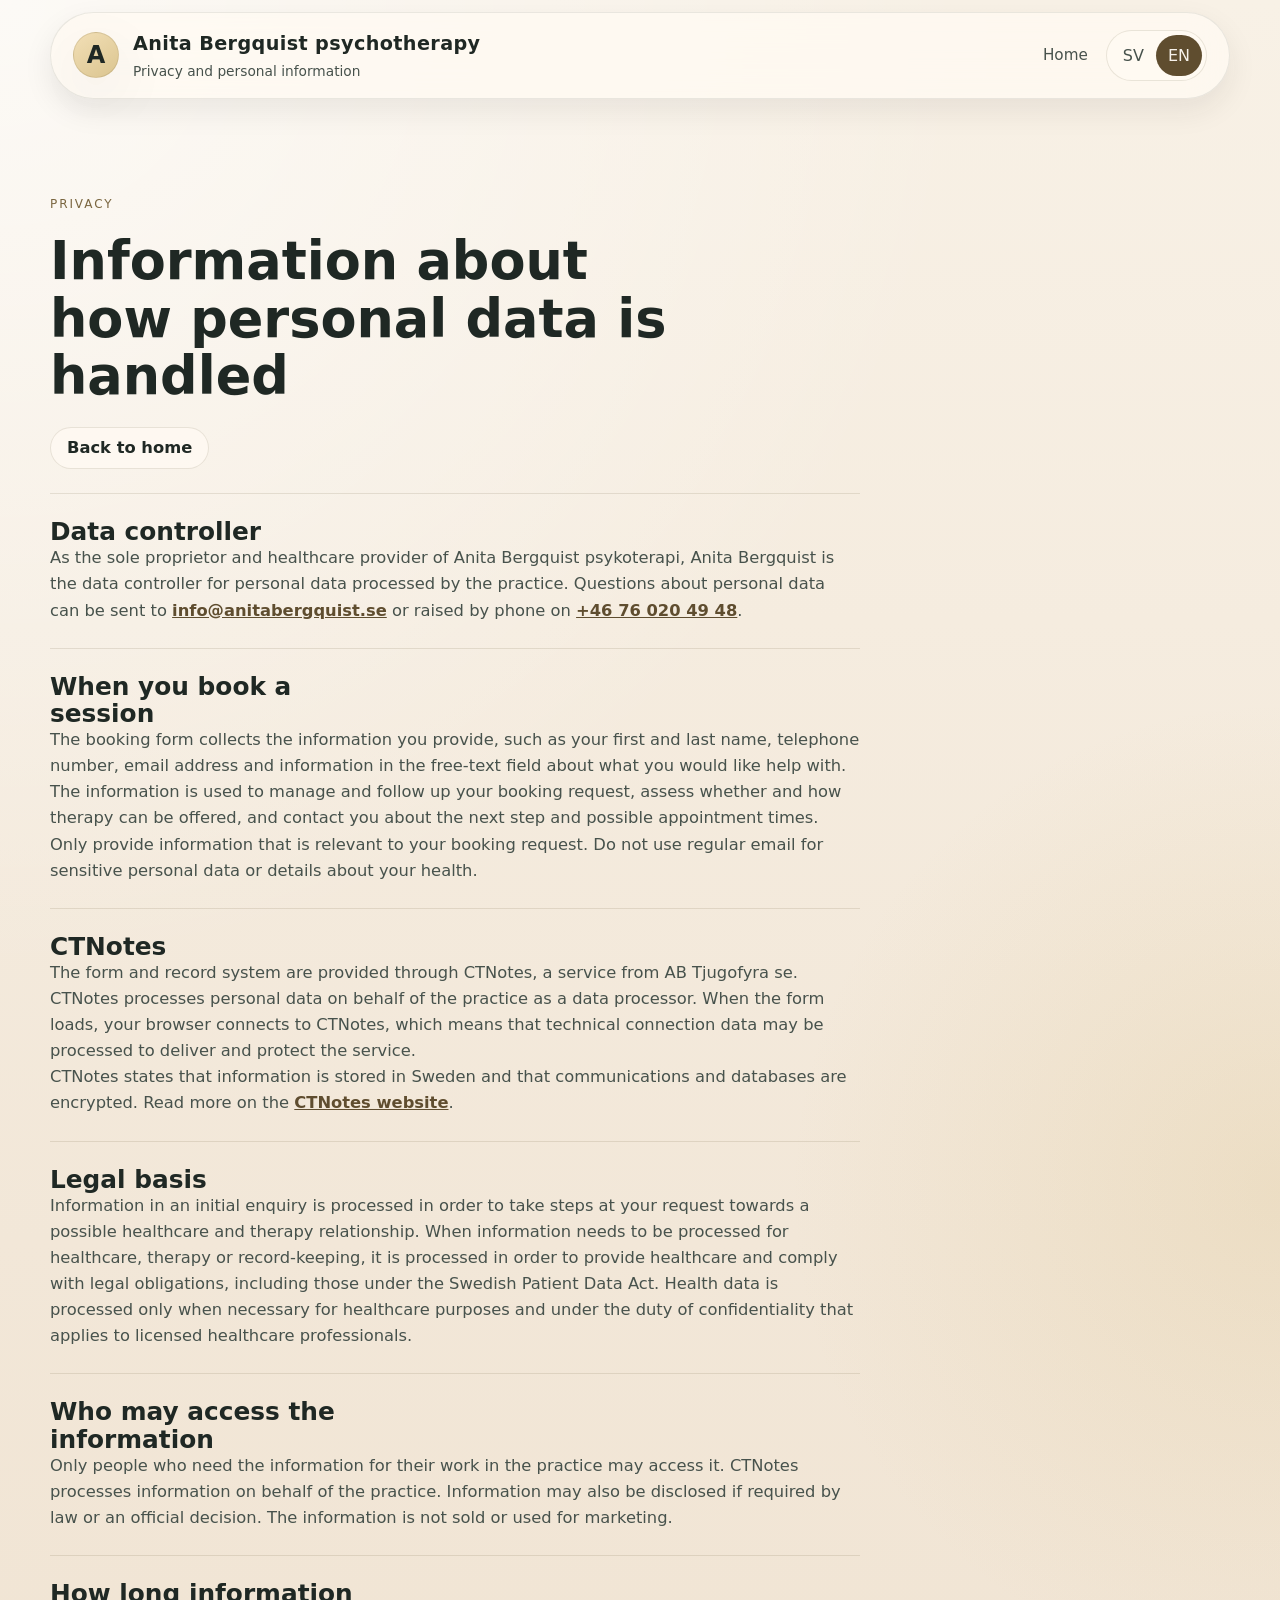
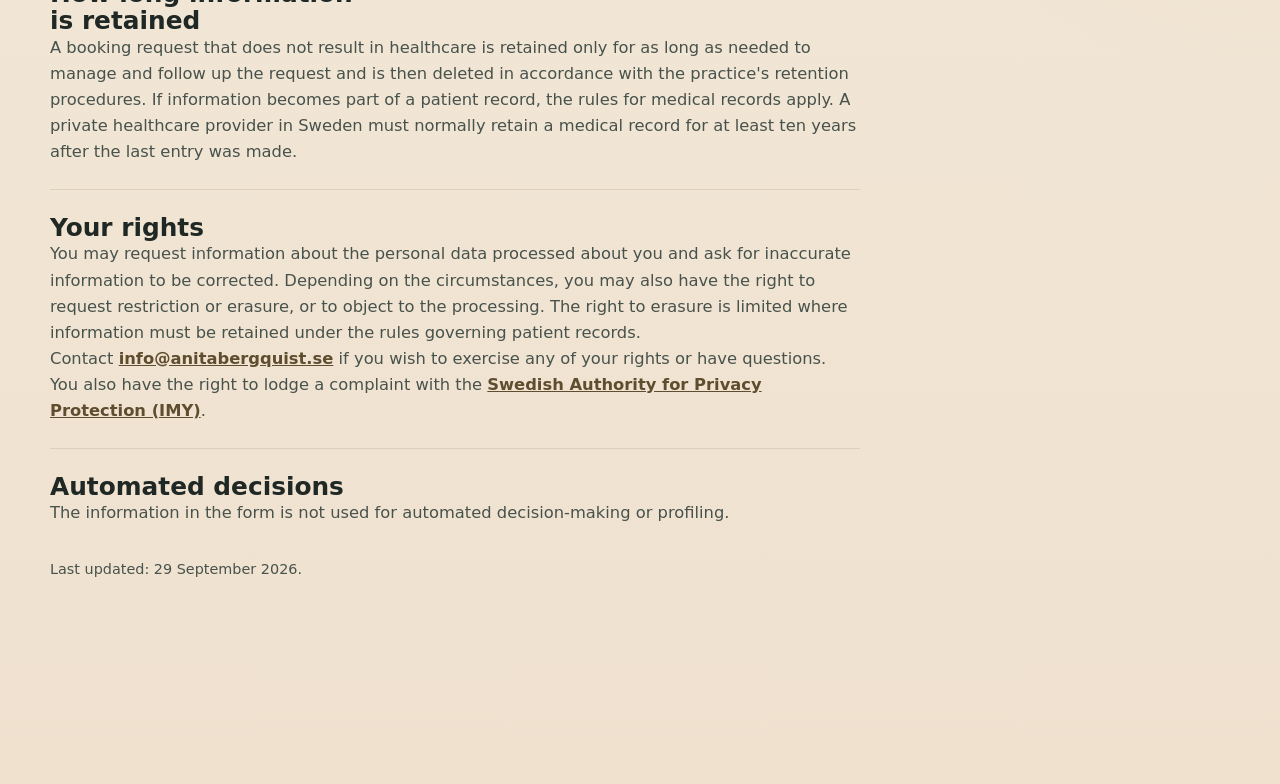
==== commit 9422eec4: "Alignment w Sonja's site" ====
--- a/integritet.html
+++ b/integritet.html
@@ -59,13 +59,13 @@
           </section>
 
           <section class="privacy-section" data-lang="sv">
-            <h2>När du bokar behandling</h2>
+            <h2>När du bokar en tid</h2>
             <p>Bokningsformuläret samlar in de uppgifter du själv lämnar, till exempel för- och efternamn, telefonnummer, e-postadress och information i fritext om vad du vill ha hjälp med. Uppgifterna används för att hantera och följa upp din bokningsförfrågan, bedöma om och hur behandling kan erbjudas samt kontakta dig om nästa steg och möjliga tider.</p>
             <p>Lämna bara uppgifter som är relevanta för bokningsförfrågan. Använd inte vanlig e-post för känsliga personuppgifter eller detaljer om ditt hälsotillstånd.</p>
           </section>
 
           <section class="privacy-section" data-lang="en">
-            <h2>When you book therapy</h2>
+            <h2>When you book a session</h2>
             <p>The booking form collects the information you provide, such as your first and last name, telephone number, email address and information in the free-text field about what you would like help with. The information is used to manage and follow up your booking request, assess whether and how therapy can be offered, and contact you about the next step and possible appointment times.</p>
             <p>Only provide information that is relevant to your booking request. Do not use regular email for sensitive personal data or details about your health.</p>
           </section>
--- a/styles.css
+++ b/styles.css
@@ -221,10 +221,11 @@
 
 .hero-image {
   display: block;
-  width: 100%;
-  height: clamp(280px, 38vw, 460px);
+  width: 105%;
+  max-width: none;
+  height: clamp(420px, 43vw, 900px);
   object-fit: cover;
-  object-position: center 18%;
+  object-position: left 22%;
 }
 
 .hero-copy {
@@ -424,6 +425,22 @@
   color: var(--ink-soft);
 }
 
+#support .section-kicker {
+  max-width: none;
+  font-size: 0.75rem;
+  font-weight: 400;
+  line-height: 1.6;
+}
+
+#support .section-intro {
+  margin: 0;
+  max-width: 68ch;
+  font-size: 1.25rem;
+  line-height: 1.55;
+  letter-spacing: 0;
+  color: var(--ink);
+}
+
 .grid.three-up,
 .steps,
 .faq-list {
@@ -476,15 +493,25 @@
   grid-template-columns: repeat(2, minmax(0, 1fr));
 }
 
+.faq-item-wide {
+  grid-column: 1 / -1;
+}
+
 .contact-band {
   display: grid;
-  grid-template-columns: 1fr 0.9fr;
+  grid-template-columns: minmax(0, 1fr);
   gap: 28px;
   background: transparent;
 }
 
 .contact-copy {
   min-width: 0;
+}
+
+.contact-booking {
+  scroll-margin-top: 120px;
+  max-width: 700px;
+  width: 100%;
 }
 
 .application-card {
@@ -504,9 +531,26 @@
   margin-bottom: 0;
 }
 
-.application-card-english a {
+.application-card-english a:not(.button) {
   color: var(--accent-deep);
   font-weight: 600;
+}
+
+#booking-form {
+  scroll-margin-top: 120px;
+}
+
+.booking-language-link {
+  display: flex;
+  width: fit-content;
+  max-width: 100%;
+  margin: 20px 0;
+  padding: 10px 16px;
+  text-align: center;
+}
+
+.booking-language-link + p {
+  margin-top: 0;
 }
 
 .form-privacy-note {
@@ -536,6 +580,8 @@
 
 .contact-card {
   align-self: start;
+  width: 100%;
+  min-width: 0;
   padding: 28px;
   border-radius: var(--radius-lg);
 }
@@ -543,11 +589,17 @@
 .contact-list {
   margin: 0;
   display: grid;
+  grid-template-columns: repeat(3, minmax(0, 1fr));
   gap: 20px;
 }
 
+.contact-list > div {
+  min-width: 0;
+  overflow-wrap: anywhere;
+}
+
 .contact-note {
-  margin-top: -4px;
+  margin-top: 20px;
 }
 
 .contact-note p {
@@ -786,12 +838,17 @@
 }
 
 @media (max-width: 640px) {
+  .contact-list {
+    grid-template-columns: minmax(0, 1fr);
+  }
+
   .page-shell {
     width: min(100% - 20px, 1180px);
     padding-bottom: 140px;
   }
 
   .hero-image {
+    width: 100%;
     height: clamp(320px, 58vw, 500px);
   }
 
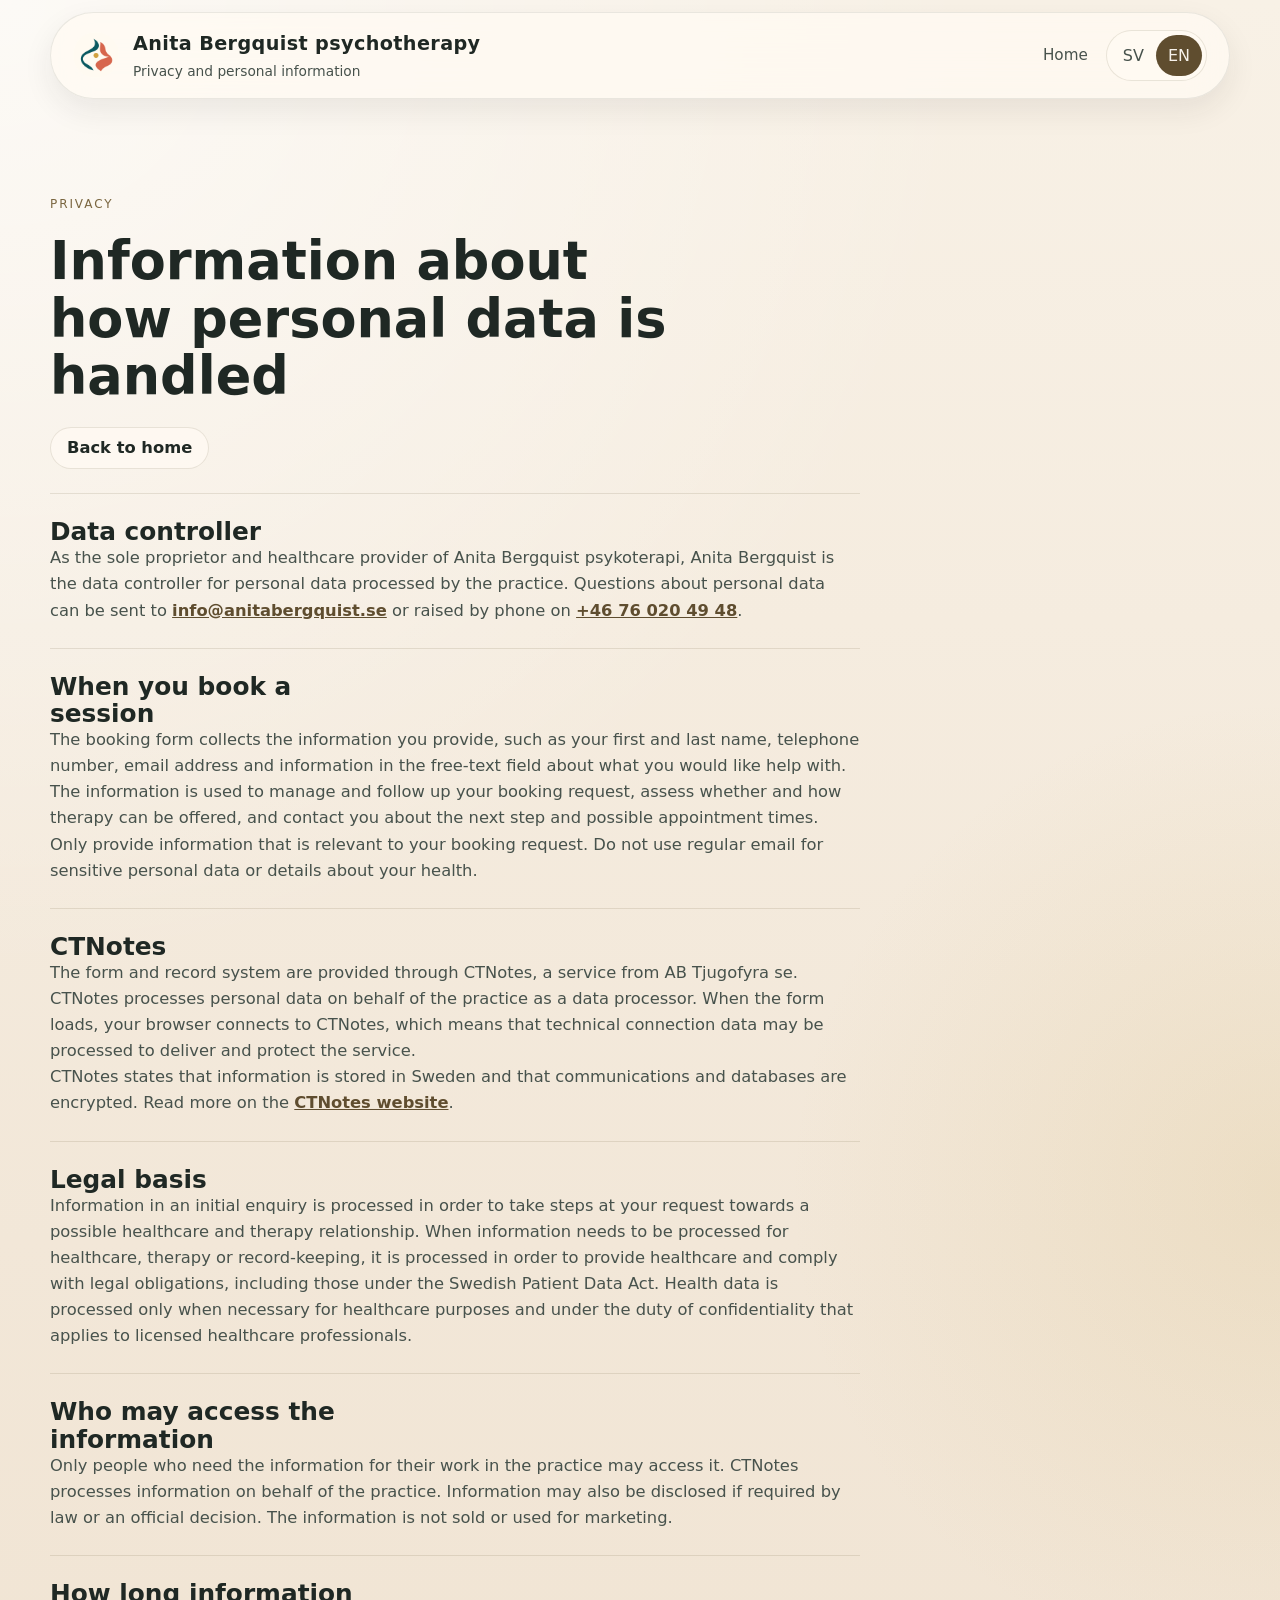
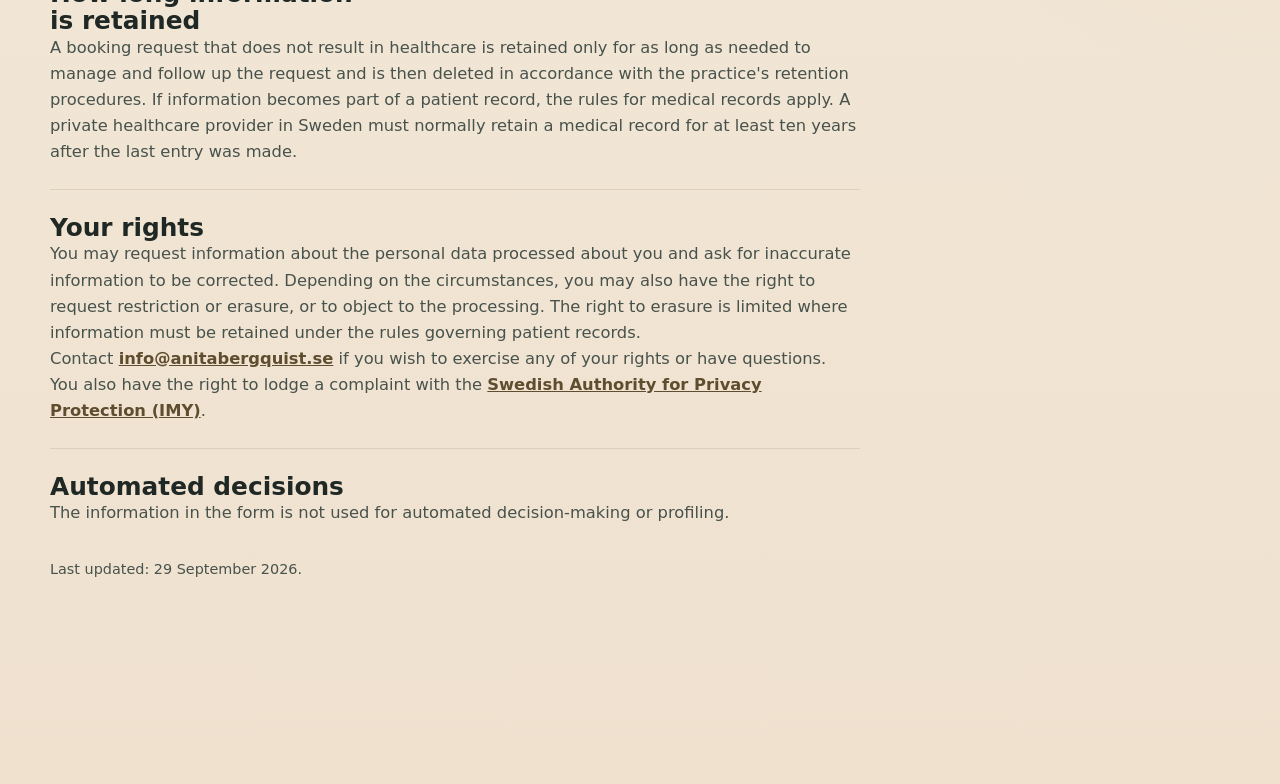
==== commit c2560050: "Logo & Integrity link" ====
--- a/integritet.html
+++ b/integritet.html
@@ -5,13 +5,13 @@
   <meta name="viewport" content="width=device-width, initial-scale=1.0">
   <title>Integritet | Anita Bergquist psykoterapi</title>
   <meta name="description" content="Integritetsinformation för Anita Bergquist psykoterapi.">
-  <link rel="stylesheet" href="styles.css?v=2026-09-29a">
+  <link rel="stylesheet" href="styles.css?v=2026-11-01a">
 </head>
 <body>
   <div class="page-shell">
     <header class="site-header">
-      <a class="brand" href="index.codex.html" aria-label="Anita Bergquist psykoterapi">
-        <span class="brand-mark">A</span>
+      <a class="brand" href="index.html" aria-label="Anita Bergquist psykoterapi">
+        <img class="brand-logo" src="images/anita-symbol-farg-v2.png" alt="">
         <span class="brand-text">
           <span data-lang="sv">Anita Bergquist psykoterapi</span>
           <span data-lang="en">Anita Bergquist psychotherapy</span>
@@ -22,8 +22,8 @@
 
       <div class="header-actions">
         <nav class="site-nav" aria-label="Main navigation">
-          <a href="index.codex.html" data-lang="sv">Startsida</a>
-          <a href="index.codex.html" data-lang="en">Home</a>
+          <a href="index.html" data-lang="sv">Startsida</a>
+          <a href="index.html" data-lang="en">Home</a>
         </nav>
 
         <div class="lang-switch" role="group" aria-label="Language selector">
@@ -44,8 +44,8 @@
 
         <div class="privacy-content">
           <p>
-            <a class="button button-secondary button-inline" href="index.codex.html" data-lang="sv">Tillbaka till startsidan</a>
-            <a class="button button-secondary button-inline" href="index.codex.html" data-lang="en">Back to home</a>
+            <a class="button button-secondary button-inline" href="index.html" data-lang="sv">Tillbaka till startsidan</a>
+            <a class="button button-secondary button-inline" href="index.html" data-lang="en">Back to home</a>
           </p>
 
           <section class="privacy-section" data-lang="sv">
--- a/styles.css
+++ b/styles.css
@@ -114,18 +114,13 @@
   text-decoration: none;
 }
 
-.brand-mark {
+.brand-logo {
+  display: block;
   width: 46px;
   height: 46px;
   border-radius: 50%;
-  display: grid;
-  place-items: center;
-  background: linear-gradient(145deg, #f2dfb6, #dbc590);
-  border: 1px solid rgba(95, 77, 47, 0.14);
-  box-shadow: var(--shadow);
-  font-family: var(--sans);
-  font-size: 1.5rem;
-  font-weight: 600;
+  object-fit: cover;
+  flex: 0 0 auto;
 }
 
 .brand-text {
@@ -221,11 +216,11 @@
 
 .hero-image {
   display: block;
-  width: 105%;
+  width: 100%;
   max-width: none;
-  height: clamp(420px, 43vw, 900px);
+  height: clamp(480px, 45vw, 1000px);
   object-fit: cover;
-  object-position: left 22%;
+  object-position: left 40%;
 }
 
 .hero-copy {
@@ -848,8 +843,7 @@
   }
 
   .hero-image {
-    width: 100%;
-    height: clamp(320px, 58vw, 500px);
+    height: 460px;
   }
 
   .site-header {
@@ -862,10 +856,9 @@
     gap: 10px;
   }
 
-  .brand-mark {
+  .brand-logo {
     width: 40px;
     height: 40px;
-    font-size: 1.25rem;
   }
 
   .brand-text span {
